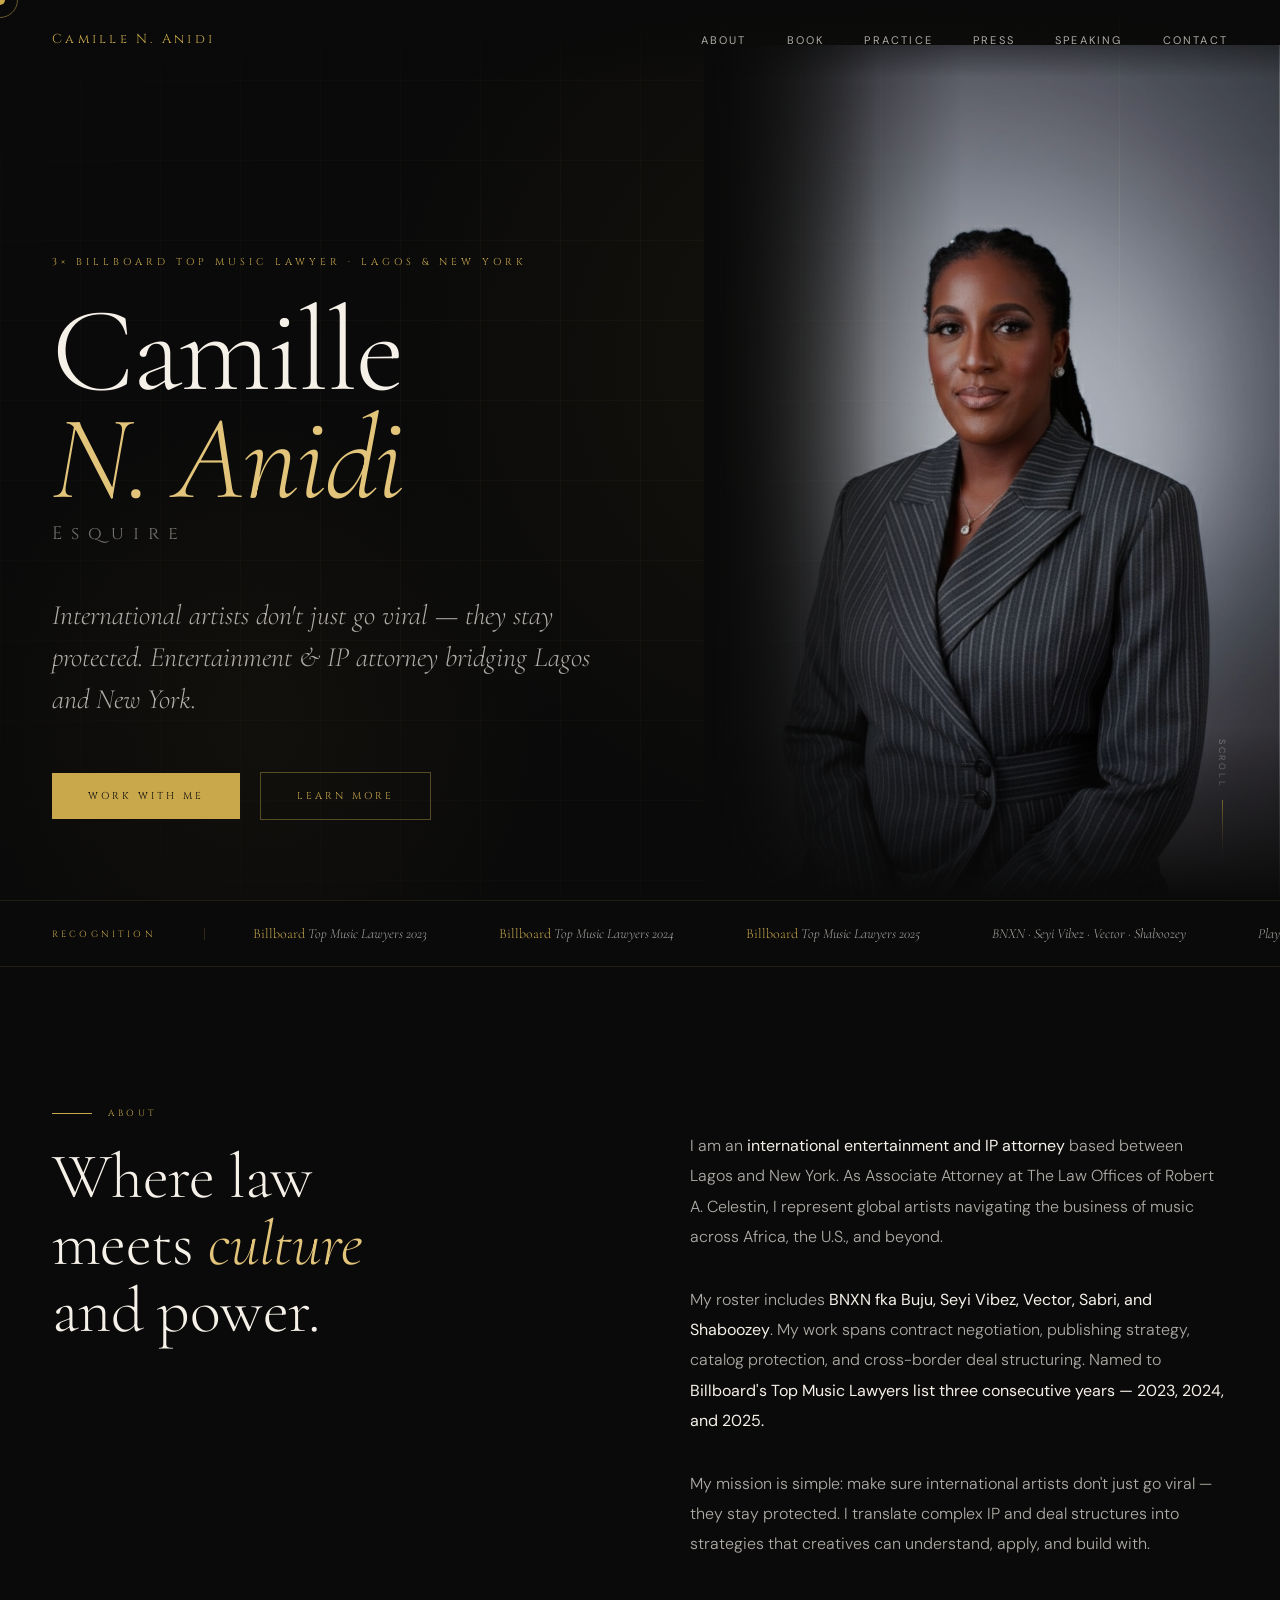
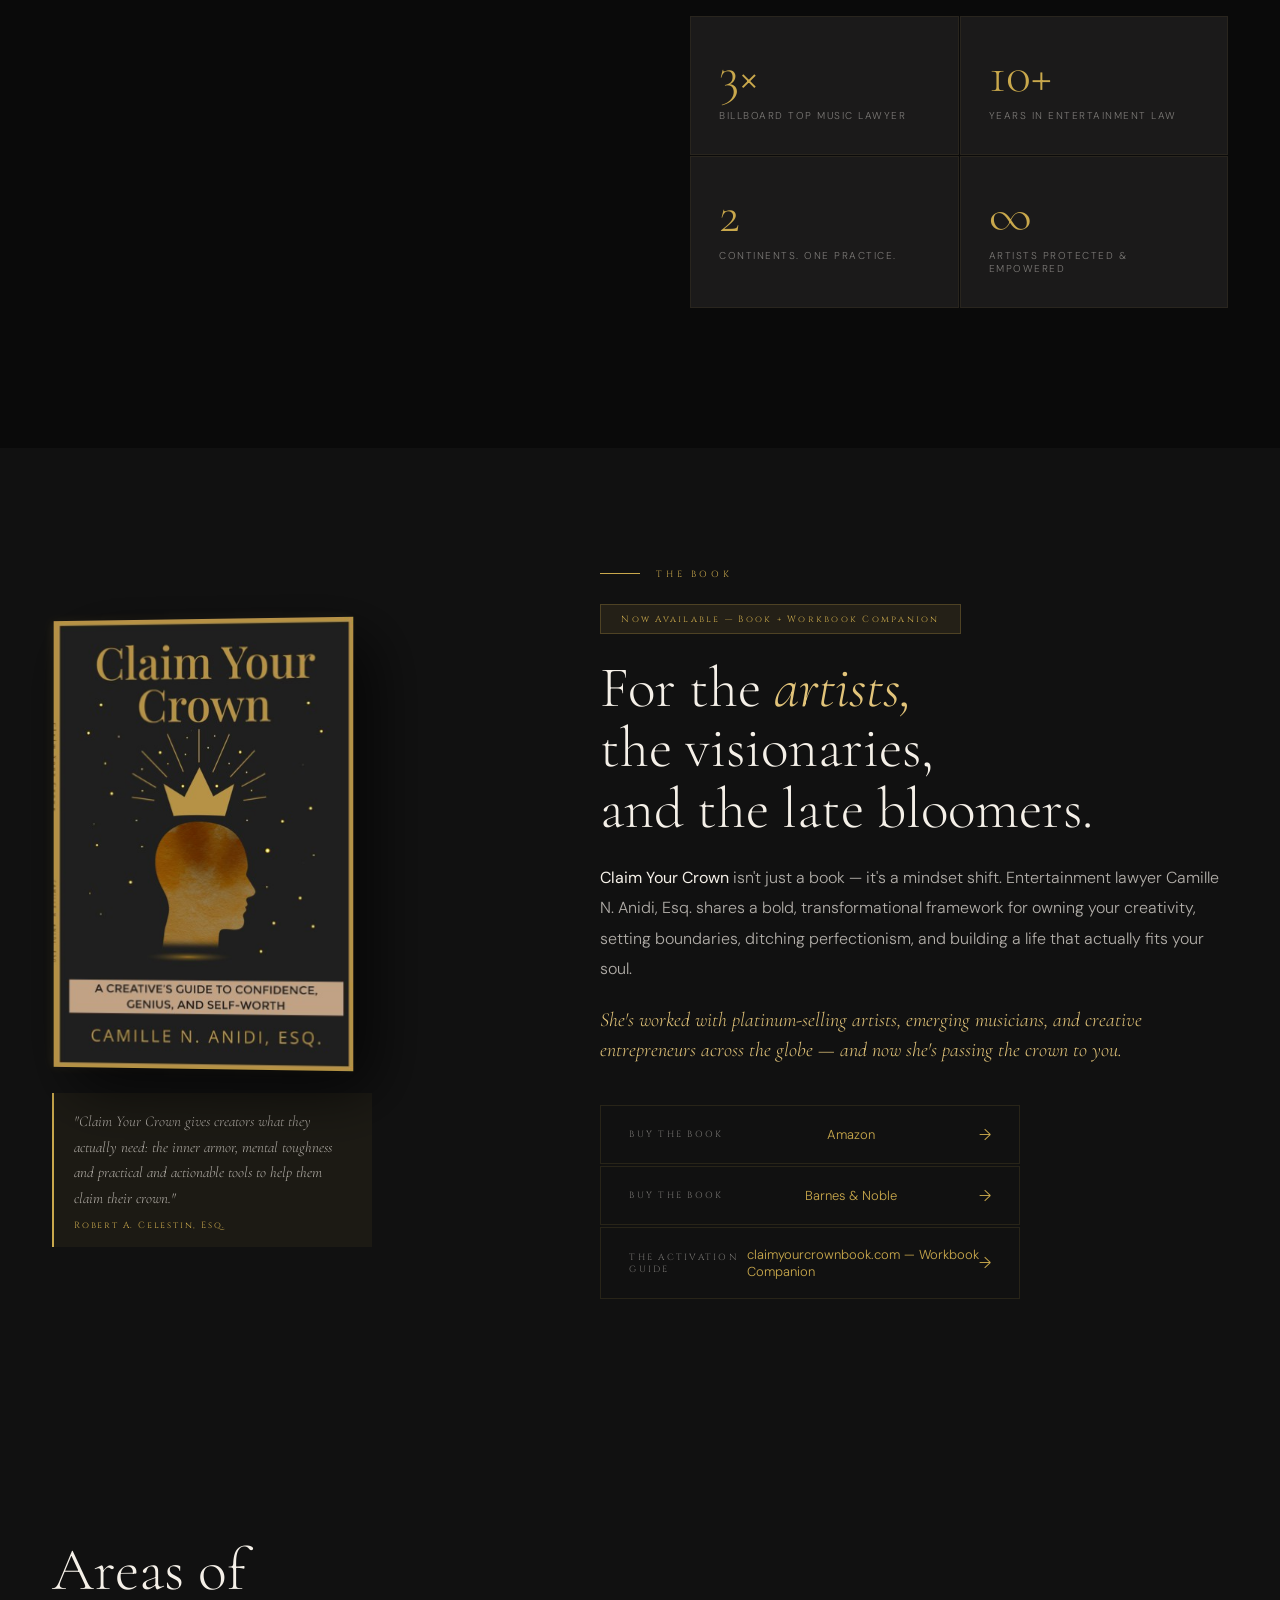
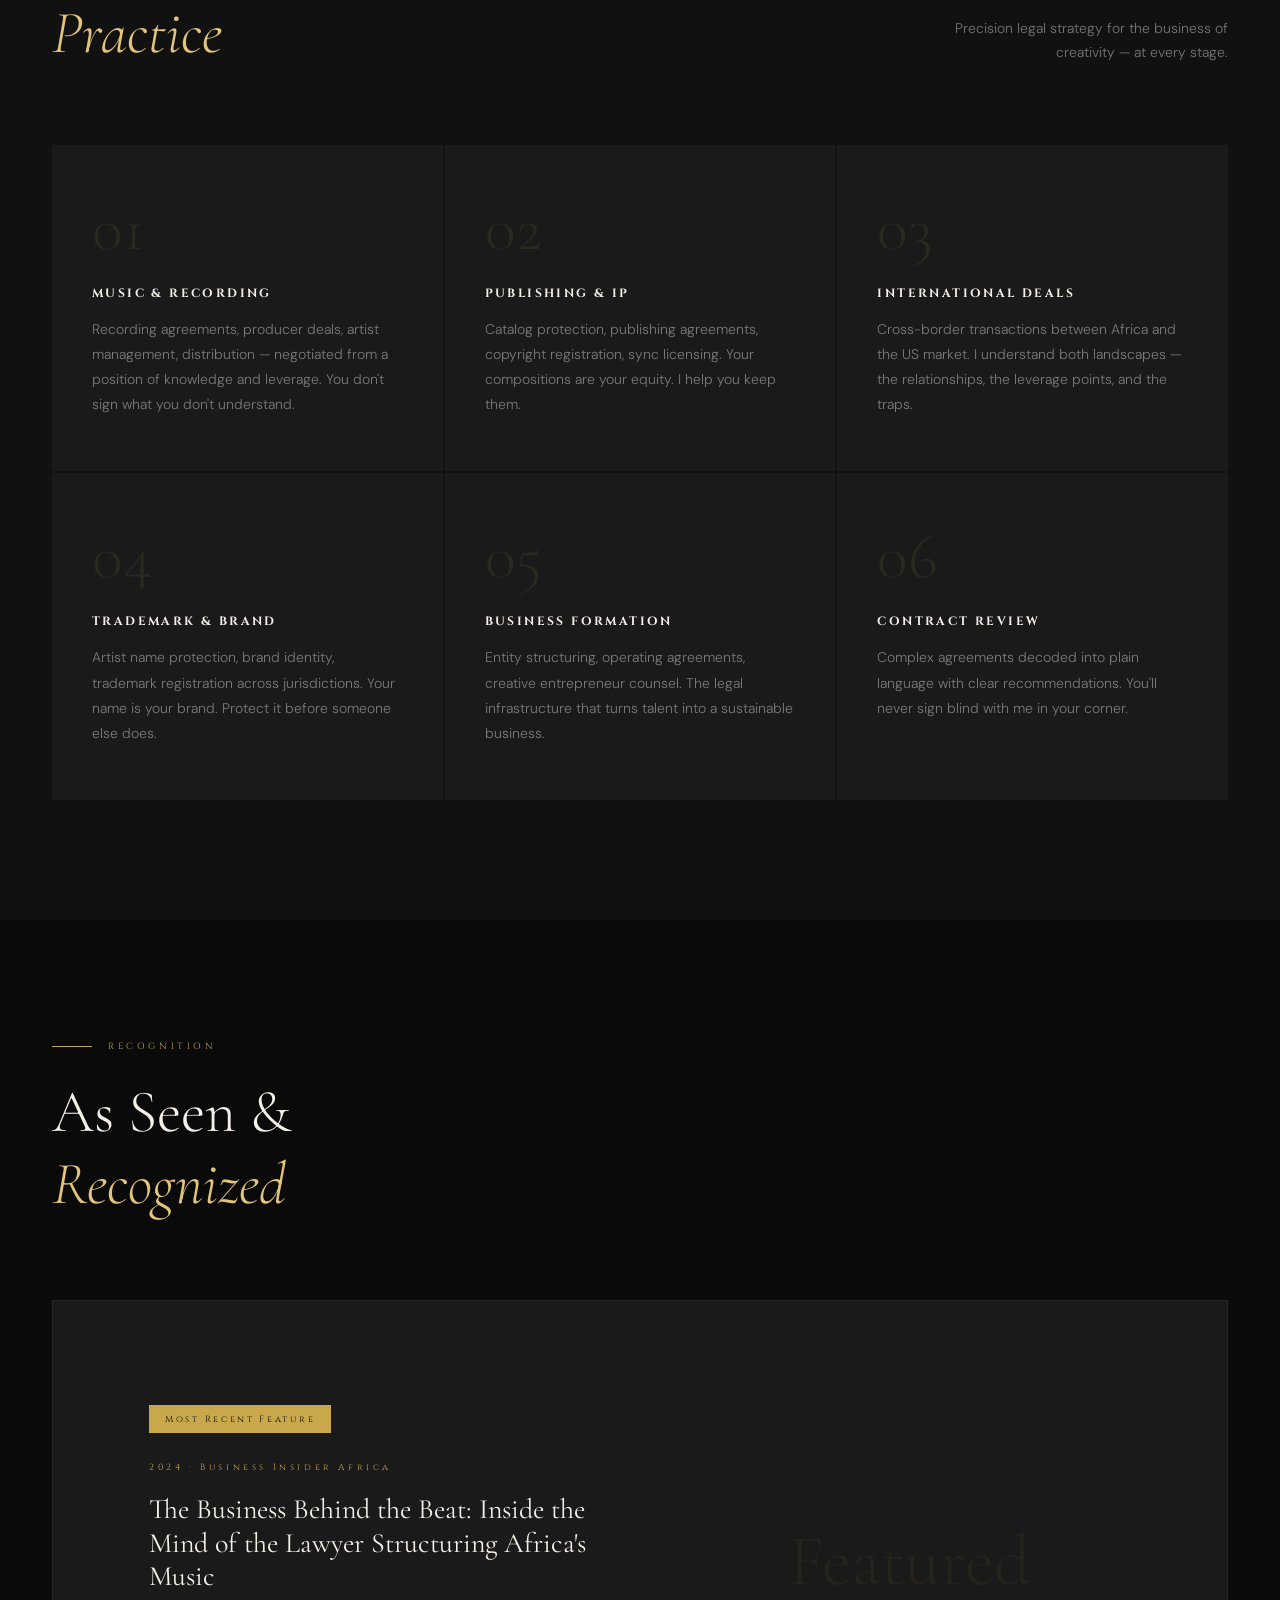
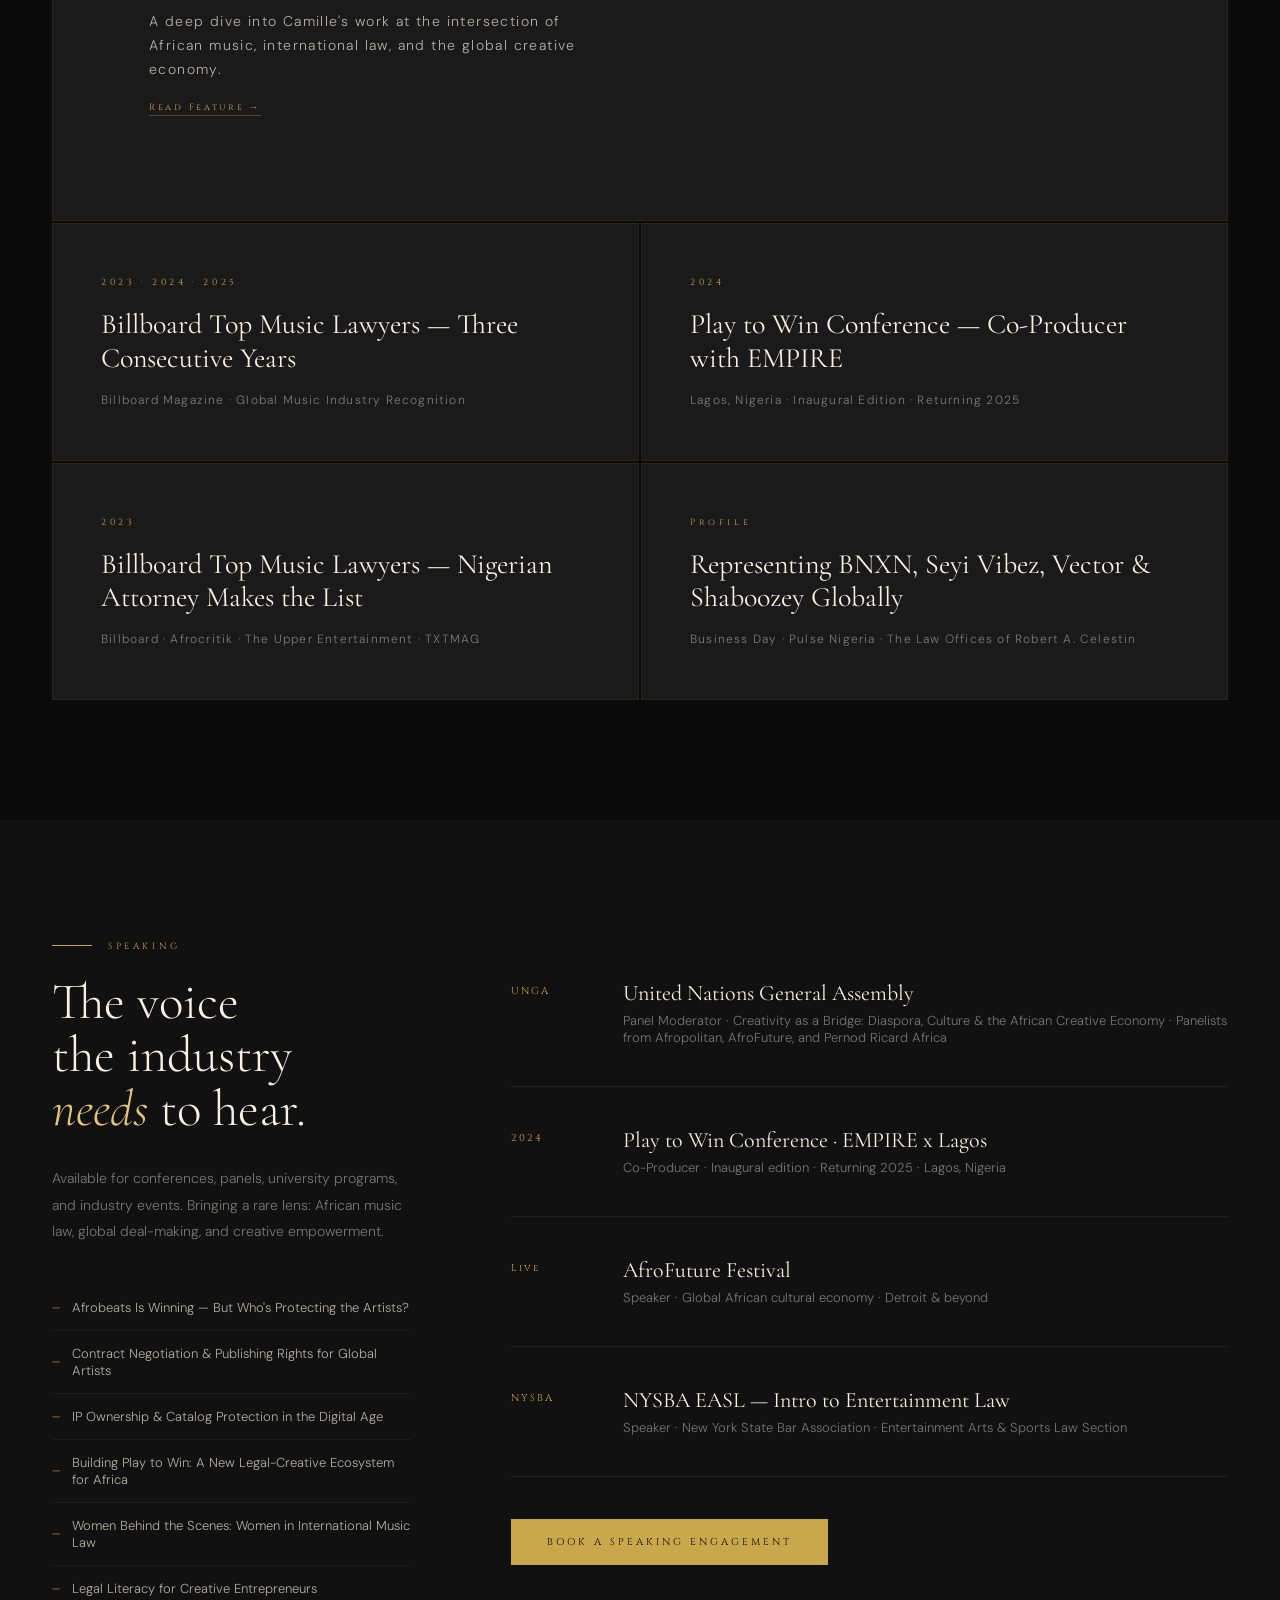
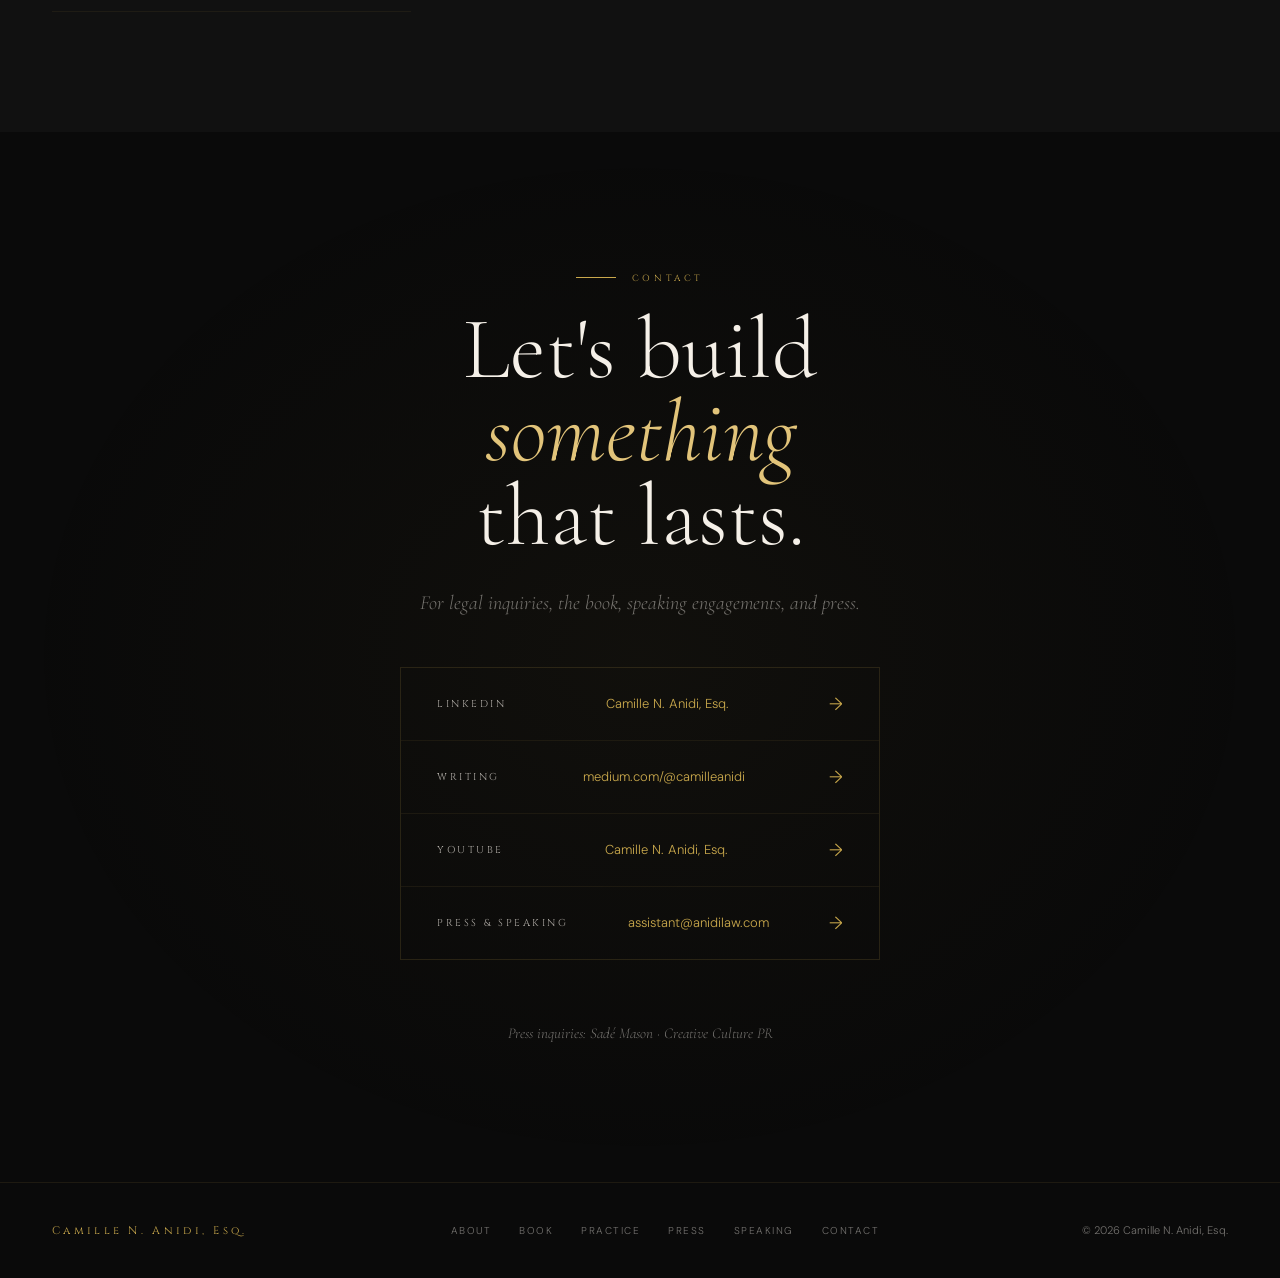
==== index.html @ e835daed "Add files via upload" ====
<!DOCTYPE html>
<html lang="en">
<head>
  <meta charset="UTF-8" />
  <meta name="viewport" content="width=device-width, initial-scale=1.0" />
  <title>Camille N. Anidi, Esq. | International Music Lawyer</title>
  <meta name="description" content="Camille N. Anidi, Esq. — 3x Billboard Top Music Lawyer. International entertainment and IP attorney bridging Lagos and New York. Representing BNXN, Seyi Vibez, Vector, and Shaboozey. Co-producer of Play to Win x EMPIRE." />
  <meta name="keywords" content="Camille Anidi, music lawyer, entertainment attorney, Afrobeats lawyer, international music law, Lagos attorney, New York music lawyer, Billboard top music lawyer, Claim Your Crown book, creative entrepreneur book" />
  <meta property="og:title" content="Camille N. Anidi, Esq. | International Music Lawyer" />
  <meta property="og:description" content="3x Billboard Top Music Lawyer. Protecting artists, negotiating power, shaping the global Afrobeats economy." />
  <meta property="og:type" content="website" />
  <meta property="og:url" content="https://camilleanidi.com" />
  <link rel="canonical" href="https://camilleanidi.com" />

  <link rel="preconnect" href="https://fonts.googleapis.com" />
  <link rel="preconnect" href="https://fonts.gstatic.com" crossorigin />
  <link href="https://fonts.googleapis.com/css2?family=Cormorant+Garamond:ital,wght@0,300;0,400;0,500;0,600;1,300;1,400&family=Cinzel:wght@400;500;600&family=DM+Sans:wght@300;400;500&display=swap" rel="stylesheet" />

  <style>
    *, *::before, *::after { box-sizing: border-box; margin: 0; padding: 0; }

    :root {
      --black: #0a0a0a;
      --near-black: #111111;
      --off-black: #1a1a1a;
      --gold: #c9a84c;
      --gold-light: #e2c47a;
      --gold-dim: rgba(201,168,76,0.15);
      --cream: #f5f0e8;
      --cream-dim: rgba(245,240,232,0.07);
      --white: #ffffff;
      --text-muted: rgba(245,240,232,0.45);
      --text-mid: rgba(245,240,232,0.7);
    }

    html { scroll-behavior: smooth; }

    body {
      background: var(--black);
      color: var(--cream);
      font-family: 'DM Sans', sans-serif;
      font-weight: 300;
      overflow-x: hidden;
      cursor: none;
    }

    /* Custom cursor */
    .cursor {
      width: 10px; height: 10px;
      background: var(--gold);
      border-radius: 50%;
      position: fixed;
      top: 0; left: 0;
      pointer-events: none;
      z-index: 9999;
      transition: transform 0.15s ease, opacity 0.15s ease;
      transform: translate(-50%, -50%);
    }
    .cursor-ring {
      width: 36px; height: 36px;
      border: 1px solid rgba(201,168,76,0.5);
      border-radius: 50%;
      position: fixed;
      top: 0; left: 0;
      pointer-events: none;
      z-index: 9998;
      transition: transform 0.35s ease, opacity 0.2s ease;
      transform: translate(-50%, -50%);
    }

    /* NAV */
    nav {
      position: fixed;
      top: 0; left: 0; right: 0;
      z-index: 100;
      display: flex;
      justify-content: space-between;
      align-items: center;
      padding: 28px 52px;
      background: linear-gradient(to bottom, rgba(10,10,10,0.95), transparent);
    }
    .nav-logo {
      font-family: 'Cinzel', serif;
      font-size: 13px;
      letter-spacing: 0.25em;
      color: var(--gold);
      text-decoration: none;
    }
    .nav-links {
      display: flex;
      gap: 40px;
      list-style: none;
    }
    .nav-links a {
      font-family: 'DM Sans', sans-serif;
      font-size: 11px;
      font-weight: 400;
      letter-spacing: 0.2em;
      text-transform: uppercase;
      color: var(--text-mid);
      text-decoration: none;
      transition: color 0.3s;
    }
    .nav-links a:hover { color: var(--gold); }

    /* HERO */
    .hero {
      position: relative;
      min-height: 100vh;
      display: flex;
      align-items: flex-end;
      padding: 0 52px 80px;
      overflow: hidden;
    }
    .hero-bg {
      position: absolute;
      inset: 0;
      background: 
        radial-gradient(ellipse 60% 80% at 70% 40%, rgba(201,168,76,0.06) 0%, transparent 70%),
        radial-gradient(ellipse 40% 60% at 20% 80%, rgba(201,168,76,0.04) 0%, transparent 60%),
        var(--black);
    }
    .hero-grid {
      position: absolute;
      inset: 0;
      background-image: 
        linear-gradient(rgba(201,168,76,0.04) 1px, transparent 1px),
        linear-gradient(90deg, rgba(201,168,76,0.04) 1px, transparent 1px);
      background-size: 80px 80px;
      mask-image: radial-gradient(ellipse 80% 80% at 50% 50%, black 30%, transparent 100%);
    }
    .hero-line {
      position: absolute;
      top: 0; right: 160px;
      width: 1px;
      height: 45%;
      background: linear-gradient(to bottom, transparent, var(--gold), transparent);
      opacity: 0.4;
    }
    .hero-content {
      position: relative;
      z-index: 2;
      max-width: 900px;
    }
    .hero-eyebrow {
      font-family: 'Cinzel', serif;
      font-size: 10px;
      letter-spacing: 0.4em;
      text-transform: uppercase;
      color: var(--gold);
      margin-bottom: 28px;
      opacity: 0;
      animation: fadeUp 1s ease 0.3s forwards;
    }
    .hero-name {
      font-family: 'Cormorant Garamond', serif;
      font-size: clamp(60px, 10vw, 120px);
      font-weight: 300;
      line-height: 0.9;
      letter-spacing: -0.02em;
      color: var(--cream);
      margin-bottom: 8px;
      opacity: 0;
      animation: fadeUp 1.1s ease 0.5s forwards;
    }
    .hero-name em {
      font-style: italic;
      color: var(--gold-light);
    }
    .hero-esq {
      font-family: 'Cinzel', serif;
      font-size: clamp(12px, 1.8vw, 18px);
      letter-spacing: 0.5em;
      color: var(--text-muted);
      margin-bottom: 48px;
      opacity: 0;
      animation: fadeUp 1.1s ease 0.65s forwards;
    }
    .hero-tagline {
      font-family: 'Cormorant Garamond', serif;
      font-size: clamp(18px, 2.5vw, 28px);
      font-weight: 300;
      font-style: italic;
      color: var(--text-mid);
      line-height: 1.5;
      max-width: 560px;
      margin-bottom: 52px;
      opacity: 0;
      animation: fadeUp 1.1s ease 0.8s forwards;
    }
    .hero-ctas {
      display: flex;
      gap: 20px;
      align-items: center;
      opacity: 0;
      animation: fadeUp 1.1s ease 1s forwards;
    }
    .btn-primary {
      font-family: 'Cinzel', serif;
      font-size: 10px;
      letter-spacing: 0.3em;
      text-transform: uppercase;
      color: var(--black);
      background: var(--gold);
      padding: 16px 36px;
      text-decoration: none;
      transition: background 0.3s, transform 0.2s;
    }
    .btn-primary:hover {
      background: var(--gold-light);
      transform: translateY(-2px);
    }
    .btn-secondary {
      font-family: 'Cinzel', serif;
      font-size: 10px;
      letter-spacing: 0.3em;
      text-transform: uppercase;
      color: var(--gold);
      border: 1px solid rgba(201,168,76,0.4);
      padding: 16px 36px;
      text-decoration: none;
      transition: border-color 0.3s, color 0.3s;
    }
    .btn-secondary:hover {
      border-color: var(--gold);
      color: var(--gold-light);
    }
    .hero-scroll {
      position: absolute;
      bottom: 40px;
      right: 52px;
      display: flex;
      flex-direction: column;
      align-items: center;
      gap: 12px;
      opacity: 0;
      animation: fadeIn 1s ease 1.5s forwards;
    }
    .scroll-text {
      font-size: 9px;
      letter-spacing: 0.3em;
      text-transform: uppercase;
      color: var(--text-muted);
      writing-mode: vertical-rl;
    }
    .scroll-line {
      width: 1px;
      height: 60px;
      background: linear-gradient(to bottom, var(--gold), transparent);
      animation: scrollPulse 2s ease-in-out infinite;
    }

    /* RECOGNITION STRIP */
    .recognition {
      border-top: 1px solid rgba(201,168,76,0.12);
      border-bottom: 1px solid rgba(201,168,76,0.12);
      padding: 24px 52px;
      display: flex;
      align-items: center;
      gap: 0;
      overflow: hidden;
    }
    .rec-label {
      font-family: 'Cinzel', serif;
      font-size: 9px;
      letter-spacing: 0.35em;
      text-transform: uppercase;
      color: var(--gold);
      white-space: nowrap;
      padding-right: 48px;
      border-right: 1px solid rgba(201,168,76,0.2);
      flex-shrink: 0;
    }
    .rec-ticker {
      display: flex;
      gap: 72px;
      padding-left: 48px;
      animation: ticker 24s linear infinite;
      white-space: nowrap;
    }
    .rec-ticker:hover { animation-play-state: paused; }
    .rec-item {
      font-family: 'Cormorant Garamond', serif;
      font-size: 14px;
      font-style: italic;
      color: var(--text-mid);
      flex-shrink: 0;
    }
    .rec-item span { color: var(--gold); font-style: normal; }

    /* ABOUT */
    .about {
      padding: 140px 52px;
      display: grid;
      grid-template-columns: 1fr 1fr;
      gap: 100px;
      align-items: start;
    }
    .about-left { position: sticky; top: 120px; }
    .section-label {
      font-family: 'Cinzel', serif;
      font-size: 9px;
      letter-spacing: 0.4em;
      text-transform: uppercase;
      color: var(--gold);
      margin-bottom: 24px;
      display: flex;
      align-items: center;
      gap: 16px;
    }
    .section-label::before {
      content: '';
      display: block;
      width: 40px;
      height: 1px;
      background: var(--gold);
    }
    .about-heading {
      font-family: 'Cormorant Garamond', serif;
      font-size: clamp(38px, 5vw, 64px);
      font-weight: 300;
      line-height: 1.05;
      letter-spacing: -0.01em;
      color: var(--cream);
    }
    .about-heading em { font-style: italic; color: var(--gold-light); }
    .about-right { padding-top: 24px; }
    .about-text {
      font-size: 16px;
      line-height: 1.9;
      color: var(--text-mid);
      margin-bottom: 32px;
    }
    .about-text strong { color: var(--cream); font-weight: 400; }
    .stat-row {
      display: grid;
      grid-template-columns: 1fr 1fr;
      gap: 1px;
      margin-top: 56px;
    }
    .stat {
      background: var(--cream-dim);
      border: 1px solid rgba(201,168,76,0.08);
      padding: 32px 28px;
    }
    .stat-num {
      font-family: 'Cormorant Garamond', serif;
      font-size: 52px;
      font-weight: 300;
      color: var(--gold);
      line-height: 1;
      margin-bottom: 8px;
    }
    .stat-label {
      font-size: 10px;
      letter-spacing: 0.15em;
      text-transform: uppercase;
      color: var(--text-muted);
    }

    /* PRACTICE */
    .practice {
      padding: 120px 52px;
      background: var(--near-black);
    }
    .practice-header {
      display: flex;
      justify-content: space-between;
      align-items: flex-end;
      margin-bottom: 80px;
    }
    .practice-heading {
      font-family: 'Cormorant Garamond', serif;
      font-size: clamp(36px, 5vw, 60px);
      font-weight: 300;
      line-height: 1.05;
      color: var(--cream);
    }
    .practice-heading em { font-style: italic; color: var(--gold-light); }
    .practice-sub {
      max-width: 320px;
      font-size: 14px;
      line-height: 1.7;
      color: var(--text-muted);
      text-align: right;
    }
    .practice-grid {
      display: grid;
      grid-template-columns: repeat(3, 1fr);
      gap: 2px;
    }
    .practice-card {
      background: var(--off-black);
      padding: 52px 40px;
      border-bottom: 2px solid transparent;
      transition: border-color 0.3s, background 0.3s;
      position: relative;
      overflow: hidden;
    }
    .practice-card::before {
      content: '';
      position: absolute;
      top: 0; left: 0; right: 0;
      height: 1px;
      background: linear-gradient(90deg, transparent, var(--gold), transparent);
      opacity: 0;
      transition: opacity 0.3s;
    }
    .practice-card:hover {
      border-bottom-color: var(--gold);
      background: #1f1f1f;
    }
    .practice-card:hover::before { opacity: 1; }
    .card-num {
      font-family: 'Cormorant Garamond', serif;
      font-size: 64px;
      font-weight: 300;
      color: rgba(201,168,76,0.1);
      line-height: 1;
      margin-bottom: 24px;
      transition: color 0.3s;
    }
    .practice-card:hover .card-num { color: rgba(201,168,76,0.2); }
    .card-title {
      font-family: 'Cinzel', serif;
      font-size: 12px;
      letter-spacing: 0.2em;
      text-transform: uppercase;
      color: var(--cream);
      margin-bottom: 16px;
    }
    .card-text {
      font-size: 14px;
      line-height: 1.8;
      color: var(--text-muted);
    }

    /* PRESS */
    .press {
      padding: 120px 52px;
    }
    .press-header { margin-bottom: 80px; }
    .press-heading {
      font-family: 'Cormorant Garamond', serif;
      font-size: clamp(36px, 5vw, 60px);
      font-weight: 300;
      color: var(--cream);
    }
    .press-heading em { font-style: italic; color: var(--gold-light); }
    .press-grid {
      display: grid;
      grid-template-columns: repeat(2, 1fr);
      gap: 2px;
    }
    .press-item {
      background: var(--cream-dim);
      border: 1px solid rgba(201,168,76,0.08);
      padding: 52px 48px;
      position: relative;
      transition: background 0.3s;
    }
    .press-item:hover { background: rgba(201,168,76,0.06); transform: translateY(-2px); transition: background 0.3s, transform 0.3s; }
    .press-year {
      font-family: 'Cinzel', serif;
      font-size: 9px;
      letter-spacing: 0.4em;
      color: var(--gold);
      margin-bottom: 20px;
    }
    .press-title {
      font-family: 'Cormorant Garamond', serif;
      font-size: 28px;
      font-weight: 400;
      line-height: 1.2;
      color: var(--cream);
      margin-bottom: 16px;
    }
    .press-source {
      font-size: 12px;
      letter-spacing: 0.1em;
      color: var(--text-muted);
    }
    .press-item-featured {
      grid-column: span 2;
      display: grid;
      grid-template-columns: 1fr 1fr;
      gap: 0;
    }
    .press-featured-label {
      background: var(--gold);
      color: var(--black);
      font-family: 'Cinzel', serif;
      font-size: 9px;
      letter-spacing: 0.3em;
      padding: 8px 16px;
      display: inline-block;
      margin-bottom: 28px;
    }
    .press-featured-content { padding: 52px 48px; }
    .press-featured-num {
      font-family: 'Cormorant Garamond', serif;
      font-size: 120px;
      font-weight: 300;
      color: rgba(201,168,76,0.08);
      line-height: 1;
      display: flex;
      align-items: center;
      justify-content: center;
    }

    /* SPEAKING */
    .speaking {
      padding: 120px 52px;
      background: var(--near-black);
    }
    .speaking-inner {
      display: grid;
      grid-template-columns: 1fr 2fr;
      gap: 100px;
      align-items: start;
    }
    .speaking-left { position: sticky; top: 120px; }
    .speaking-heading {
      font-family: 'Cormorant Garamond', serif;
      font-size: clamp(36px, 4vw, 56px);
      font-weight: 300;
      line-height: 1.05;
      color: var(--cream);
      margin-bottom: 28px;
    }
    .speaking-heading em { font-style: italic; color: var(--gold-light); }
    .speaking-desc {
      font-size: 14px;
      line-height: 1.9;
      color: var(--text-muted);
      margin-bottom: 40px;
    }
    .speaking-topics { list-style: none; }
    .speaking-topics li {
      font-size: 13px;
      color: var(--text-mid);
      padding: 14px 0;
      border-bottom: 1px solid rgba(201,168,76,0.08);
      display: flex;
      align-items: center;
      gap: 12px;
    }
    .speaking-topics li::before {
      content: '—';
      color: var(--gold);
      font-size: 10px;
    }
    .speaking-right {}
    .event-item {
      padding: 40px 0;
      border-bottom: 1px solid rgba(245,240,232,0.06);
      display: grid;
      grid-template-columns: 80px 1fr;
      gap: 32px;
      align-items: start;
      transition: padding-left 0.3s;
    }
    .event-item:hover { padding-left: 12px; }
    .event-year {
      font-family: 'Cinzel', serif;
      font-size: 10px;
      letter-spacing: 0.2em;
      color: var(--gold);
      padding-top: 4px;
    }
    .event-name {
      font-family: 'Cormorant Garamond', serif;
      font-size: 22px;
      font-weight: 400;
      color: var(--cream);
      margin-bottom: 6px;
    }
    .event-details {
      font-size: 13px;
      color: var(--text-muted);
    }

    /* CONTACT */
    .contact {
      padding: 140px 52px;
      position: relative;
      overflow: hidden;
    }
    .contact-bg {
      position: absolute;
      inset: 0;
      background: radial-gradient(ellipse 70% 70% at 50% 50%, rgba(201,168,76,0.04) 0%, transparent 70%);
    }
    .contact-inner {
      position: relative;
      z-index: 2;
      max-width: 700px;
      margin: 0 auto;
      text-align: center;
    }
    .contact-heading {
      font-family: 'Cormorant Garamond', serif;
      font-size: clamp(44px, 7vw, 88px);
      font-weight: 300;
      line-height: 0.95;
      color: var(--cream);
      margin-bottom: 28px;
    }
    .contact-heading em { font-style: italic; color: var(--gold-light); }
    .contact-sub {
      font-family: 'Cormorant Garamond', serif;
      font-size: 20px;
      font-style: italic;
      color: var(--text-muted);
      margin-bottom: 48px;
      line-height: 1.6;
    }
    .contact-links {
      display: flex;
      flex-direction: column;
      gap: 0;
      border: 1px solid rgba(201,168,76,0.15);
      max-width: 480px;
      margin: 0 auto 64px;
    }
    .contact-link {
      display: flex;
      align-items: center;
      justify-content: space-between;
      padding: 24px 36px;
      text-decoration: none;
      border-bottom: 1px solid rgba(201,168,76,0.08);
      transition: background 0.3s;
    }
    .contact-link:last-child { border-bottom: none; }
    .contact-link:hover { background: var(--gold-dim); }
    .contact-link-label {
      font-family: 'Cinzel', serif;
      font-size: 10px;
      letter-spacing: 0.25em;
      text-transform: uppercase;
      color: var(--text-mid);
    }
    .contact-link-val {
      font-size: 13px;
      color: var(--gold);
    }
    .contact-link-arrow {
      color: var(--gold);
      font-size: 18px;
      transition: transform 0.3s;
    }
    .contact-link:hover .contact-link-arrow { transform: translateX(4px); }

    /* FOOTER */
    footer {
      border-top: 1px solid rgba(201,168,76,0.1);
      padding: 40px 52px;
      display: flex;
      justify-content: space-between;
      align-items: center;
    }
    .footer-name {
      font-family: 'Cinzel', serif;
      font-size: 11px;
      letter-spacing: 0.3em;
      color: var(--gold);
    }
    .footer-copy {
      font-size: 11px;
      color: var(--text-muted);
    }
    .footer-links {
      display: flex;
      gap: 28px;
    }
    .footer-links a {
      font-size: 10px;
      letter-spacing: 0.15em;
      text-transform: uppercase;
      color: var(--text-muted);
      text-decoration: none;
      transition: color 0.3s;
    }
    .footer-links a:hover { color: var(--gold); }

    /* ANIMATIONS */
    @keyframes fadeUp {
      from { opacity: 0; transform: translateY(30px); }
      to { opacity: 1; transform: translateY(0); }
    }
    @keyframes fadeIn {
      from { opacity: 0; }
      to { opacity: 1; }
    }
    @keyframes ticker {
      from { transform: translateX(0); }
      to { transform: translateX(-50%); }
    }
    @keyframes scrollPulse {
      0%, 100% { opacity: 0.4; transform: scaleY(1); }
      50% { opacity: 1; transform: scaleY(1.1); }
    }

    /* REVEAL ON SCROLL */
    .reveal {
      opacity: 0;
      transform: translateY(40px);
      transition: opacity 0.9s ease, transform 0.9s ease;
    }
    .reveal.visible {
      opacity: 1;
      transform: translateY(0);
    }
    .reveal-delay-1 { transition-delay: 0.1s; }
    .reveal-delay-2 { transition-delay: 0.2s; }
    .reveal-delay-3 { transition-delay: 0.3s; }

    /* RESPONSIVE */
    @media (max-width: 900px) {
      nav { padding: 24px 28px; }
      .nav-links { display: none; }
      .hero { padding: 0 28px 72px; }
      .about { grid-template-columns: 1fr; padding: 80px 28px; gap: 52px; }
      .about-left { position: static; }
      .practice { padding: 80px 28px; }
      .practice-header { flex-direction: column; gap: 20px; align-items: flex-start; }
      .practice-sub { text-align: left; }
      .practice-grid { grid-template-columns: 1fr; }
      .press { padding: 80px 28px; }
      .press-grid { grid-template-columns: 1fr; }
      .press-item-featured { grid-column: span 1; grid-template-columns: 1fr; }
      .press-featured-num { display: none; }
      .speaking { padding: 80px 28px; }
      .speaking-inner { grid-template-columns: 1fr; gap: 52px; }
      .speaking-left { position: static; }
      .contact { padding: 100px 28px; }
      footer { flex-direction: column; gap: 20px; padding: 32px 28px; text-align: center; }
      .footer-links { flex-wrap: wrap; justify-content: center; }
      .recognition { padding: 20px 28px; }
      .stat-row { grid-template-columns: 1fr 1fr; }
    }

    .hero-photo {
      position: absolute;
      right: 0;
      bottom: 0;
      height: 95%;
      width: 45%;
      object-fit: cover;
      object-position: center top;
      mask-image: linear-gradient(to left, rgba(0,0,0,0.9) 60%, transparent 100%),
                  linear-gradient(to top, transparent 0%, black 15%);
      -webkit-mask-image: linear-gradient(to left, rgba(0,0,0,0.85) 55%, transparent 100%);
      mask-composite: intersect;
      opacity: 0;
      animation: fadeIn 1.4s ease 0.8s forwards;
    }
    .hero-photo-overlay {
      position: absolute;
      right: 0;
      bottom: 0;
      height: 95%;
      width: 45%;
      background: linear-gradient(to right, var(--black) 0%, transparent 30%),
                  linear-gradient(to top, var(--black) 0%, transparent 20%);
      z-index: 1;
      pointer-events: none;
    }
    @media (max-width: 900px) {
      .hero-photo {
        width: 100%;
        height: 60%;
        top: 0;
        opacity: 0.25;
        mask-image: none;
        -webkit-mask-image: none;
      }
      .hero-photo-overlay {
        width: 100%;
        height: 60%;
        top: 0;
        background: linear-gradient(to bottom, transparent 30%, var(--black) 100%);
      }
    }


    /* BOOK SECTION */
    .book {
      padding: 120px 52px;
      background: var(--near-black);
      position: relative;
      overflow: hidden;
    }
    .book-inner {
      display: grid;
      grid-template-columns: 1fr 1.4fr;
      gap: 100px;
      align-items: center;
      max-width: 1200px;
      margin: 0 auto;
    }
    .book-visual {
      position: relative;
      display: flex;
      flex-direction: column;
      gap: 24px;
      align-items: flex-start;
    }
    .book-cover-container {
      position: relative;
      width: 100%;
      max-width: 320px;
    }
    
    .book-cover-title {
      font-family: 'Cormorant Garamond', serif;
      font-size: 42px;
      font-weight: 300;
      color: var(--gold);
      line-height: 1;
      text-align: center;
      margin-bottom: 12px;
    }
    .book-cover-subtitle {
      font-family: 'Cinzel', serif;
      font-size: 9px;
      letter-spacing: 0.25em;
      color: var(--text-muted);
      text-align: center;
      text-transform: uppercase;
      margin-bottom: 32px;
    }
    .book-cover-crown {
      font-size: 48px;
      margin-bottom: 24px;
      filter: sepia(1) saturate(2) hue-rotate(10deg);
    }
    .book-cover-author {
      font-family: 'Cinzel', serif;
      font-size: 9px;
      letter-spacing: 0.3em;
      color: var(--text-mid);
      text-transform: uppercase;
      position: absolute;
      bottom: 32px;
    }
    .book-spine {
      position: absolute;
      left: -12px;
      top: 0;
      width: 12px;
      height: 100%;
      background: linear-gradient(to right, #0a0a0a, #1a1a1a);
      border-left: 1px solid rgba(201,168,76,0.15);
      transform: perspective(800px) rotateY(-4deg);
    }
    .book-endorsement {
      background: rgba(201,168,76,0.06);
      border-left: 2px solid var(--gold);
      padding: 16px 20px;
      max-width: 320px;
    }
    .endorsement-text {
      font-family: 'Cormorant Garamond', serif;
      font-size: 15px;
      font-style: italic;
      color: var(--text-mid);
      line-height: 1.7;
      margin-bottom: 8px;
    }
    .endorsement-attr {
      font-family: 'Cinzel', serif;
      font-size: 9px;
      letter-spacing: 0.2em;
      color: var(--gold);
    }
    .book-content { }
    .book-heading {
      font-family: 'Cormorant Garamond', serif;
      font-size: clamp(36px, 4.5vw, 60px);
      font-weight: 300;
      line-height: 1.05;
      color: var(--cream);
      margin-bottom: 24px;
    }
    .book-heading em { font-style: italic; color: var(--gold-light); }
    .book-desc {
      font-size: 16px;
      line-height: 1.9;
      color: var(--text-mid);
      margin-bottom: 20px;
    }
    .book-desc strong { color: var(--cream); font-weight: 400; }
    .book-tagline {
      font-family: 'Cormorant Garamond', serif;
      font-size: 20px;
      font-style: italic;
      color: var(--gold-light);
      margin-bottom: 40px;
      line-height: 1.5;
    }
    .book-ctas {
      display: flex;
      flex-direction: column;
      gap: 2px;
      max-width: 420px;
    }
    .book-cta-link {
      display: flex;
      align-items: center;
      justify-content: space-between;
      padding: 18px 28px;
      text-decoration: none;
      border: 1px solid rgba(201,168,76,0.12);
      transition: background 0.3s, border-color 0.3s;
    }
    .book-cta-link:hover {
      background: var(--gold-dim);
      border-color: rgba(201,168,76,0.3);
    }
    .book-cta-label {
      font-family: 'Cinzel', serif;
      font-size: 9px;
      letter-spacing: 0.25em;
      text-transform: uppercase;
      color: var(--text-muted);
    }
    .book-cta-store {
      font-size: 13px;
      color: var(--gold);
    }
    .book-cta-arrow {
      color: var(--gold);
      font-size: 16px;
      transition: transform 0.3s;
    }
    .book-cta-link:hover .book-cta-arrow { transform: translateX(4px); }
    .workbook-badge {
      display: inline-block;
      background: rgba(201,168,76,0.1);
      border: 1px solid rgba(201,168,76,0.25);
      padding: 8px 20px;
      font-family: 'Cinzel', serif;
      font-size: 9px;
      letter-spacing: 0.25em;
      color: var(--gold);
      margin-bottom: 28px;
    }
    @media (max-width: 900px) {
      .book { padding: 80px 28px; }
      .book-inner { grid-template-columns: 1fr; gap: 52px; }
      .book-cover-container { max-width: 220px; }
      .book-cover-mock { transform: none; }
      .book-cover-mock:hover { transform: none; }
    }


    .book-cover-img {
      width: 100%;
      max-width: 320px;
      display: block;
      box-shadow: 20px 20px 60px rgba(0,0,0,0.7), -4px 0 12px rgba(201,168,76,0.1);
      transform: perspective(800px) rotateY(-4deg);
      transition: transform 0.4s ease;
      border: 1px solid rgba(201,168,76,0.15);
    }
    .book-cover-img:hover {
      transform: perspective(800px) rotateY(0deg);
    }
    @media (max-width: 900px) {
      .book-cover-img { transform: none; max-width: 200px; }
      .book-cover-img:hover { transform: none; }
    }

  </style>
</head>
<body>

  <div class="cursor" id="cursor"></div>
  <div class="cursor-ring" id="cursorRing"></div>

  <!-- NAV -->
  <nav>
    <a href="#" class="nav-logo">Camille N. Anidi</a>
    <ul class="nav-links">
      <li><a href="#about">About</a></li>
      <li><a href="#book">Book</a></li>
      <li><a href="#practice">Practice</a></li>
      <li><a href="#press">Press</a></li>
      <li><a href="#speaking">Speaking</a></li>
      <li><a href="#contact">Contact</a></li>
    </ul>
  </nav>

  <!-- HERO -->
  <section class="hero" id="home">
    <div class="hero-bg"></div>
    <div class="hero-grid"></div>
    <div class="hero-line"></div>
    <img class="hero-photo" src="[data-uri]" alt="Camille N. Anidi, Esq. — International Music Lawyer" />
    <div class="hero-photo-overlay"></div>
    <div class="hero-content" style="position:relative;z-index:3;">
      <p class="hero-eyebrow">3× Billboard Top Music Lawyer · Lagos & New York</p>
      <h1 class="hero-name">Camille<br/><em>N. Anidi</em></h1>
      <p class="hero-esq">Esquire</p>
      <p class="hero-tagline">
        International artists don't just go viral — they stay protected. Entertainment & IP attorney bridging Lagos and New York.
      </p>
      <div class="hero-ctas">
        <a href="#contact" class="btn-primary">Work With Me</a>
        <a href="#about" class="btn-secondary">Learn More</a>
      </div>
    </div>
    <div class="hero-scroll">
      <span class="scroll-text">Scroll</span>
      <div class="scroll-line"></div>
    </div>
  </section>

  <!-- RECOGNITION STRIP -->
  <div class="recognition">
    <div class="rec-label">Recognition</div>
    <div class="rec-ticker">
      <span class="rec-item"><span>Billboard</span> Top Music Lawyers 2023</span>
      <span class="rec-item"><span>Billboard</span> Top Music Lawyers 2024</span>
      <span class="rec-item"><span>Billboard</span> Top Music Lawyers 2025</span>
      <span class="rec-item">BNXN · Seyi Vibez · Vector · Shaboozey</span>
      <span class="rec-item">Play to Win · EMPIRE · Lagos 2024</span>
      <span class="rec-item">Business Insider Africa · Featured</span>
      <span class="rec-item"><span>Billboard</span> Top Music Lawyers 2023</span>
      <span class="rec-item"><span>Billboard</span> Top Music Lawyers 2024</span>
      <span class="rec-item"><span>Billboard</span> Top Music Lawyers 2025</span>
      <span class="rec-item">BNXN · Seyi Vibez · Vector · Shaboozey</span>
      <span class="rec-item">Play to Win · EMPIRE · Lagos 2024</span>
      <span class="rec-item">Business Insider Africa · Featured</span>
    </div>
  </div>

  <!-- ABOUT -->
  <section class="about" id="about">
    <div class="about-left reveal">
      <p class="section-label">About</p>
      <h2 class="about-heading">Where law<br/>meets <em>culture</em><br/>and power.</h2>
    </div>
    <div class="about-right">
      <p class="about-text reveal">
        I am an <strong>international entertainment and IP attorney</strong> based between Lagos and New York. As Associate Attorney at The Law Offices of Robert A. Celestin, I represent global artists navigating the business of music across Africa, the U.S., and beyond.
      </p>
      <p class="about-text reveal reveal-delay-1">
        My roster includes <strong>BNXN fka Buju, Seyi Vibez, Vector, Sabri, and Shaboozey</strong>. My work spans contract negotiation, publishing strategy, catalog protection, and cross-border deal structuring. Named to <strong>Billboard's Top Music Lawyers list three consecutive years — 2023, 2024, and 2025.</strong>
      </p>
      <p class="about-text reveal reveal-delay-2">
        My mission is simple: make sure international artists don't just go viral — they stay protected. I translate complex IP and deal structures into strategies that creatives can understand, apply, and build with.
      </p>
      <div class="stat-row reveal reveal-delay-3">
        <div class="stat">
          <div class="stat-num">3×</div>
          <div class="stat-label">Billboard Top Music Lawyer</div>
        </div>
        <div class="stat">
          <div class="stat-num">10+</div>
          <div class="stat-label">Years in Entertainment Law</div>
        </div>
        <div class="stat">
          <div class="stat-num">2</div>
          <div class="stat-label">Continents. One Practice.</div>
        </div>
        <div class="stat">
          <div class="stat-num">∞</div>
          <div class="stat-label">Artists Protected & Empowered</div>
        </div>
      </div>
    </div>
  </section>


  <!-- BOOK -->
  <section class="book" id="book">
    <div class="book-inner">
      <div class="book-visual reveal">
        <div class="book-cover-container" style="position:relative;">
          <img src="[data-uri]" alt="Claim Your Crown by Camille N. Anidi Esq." style="width:100%; max-width:300px; display:block; box-shadow: 20px 20px 60px rgba(0,0,0,0.7), -3px 0 10px rgba(201,168,76,0.1); transform: perspective(800px) rotateY(-3deg); transition: transform 0.4s ease;" onmouseover="this.style.transform='perspective(800px) rotateY(0deg)'" onmouseout="this.style.transform='perspective(800px) rotateY(-3deg)'" />
        </div>
        <div class="book-endorsement">
          <p class="endorsement-text">"Claim Your Crown gives creators what they actually need: the inner armor, mental toughness and practical and actionable tools to help them claim their crown."</p>
          <p class="endorsement-attr">Robert A. Celestin, Esq.</p>
        </div>
      </div>
      <div class="book-content">
        <p class="section-label reveal">The Book</p>
        <div class="workbook-badge reveal" style="margin-bottom:24px;">Now Available — Book + Workbook Companion</div>
        <h2 class="book-heading reveal">For the <em>artists,</em><br/>the visionaries,<br/>and the late bloomers.</h2>
        <p class="book-desc reveal">
          <strong>Claim Your Crown</strong> isn't just a book — it's a mindset shift. Entertainment lawyer Camille N. Anidi, Esq. shares a bold, transformational framework for owning your creativity, setting boundaries, ditching perfectionism, and building a life that actually fits your soul.
        </p>
        <p class="book-tagline reveal">She's worked with platinum-selling artists, emerging musicians, and creative entrepreneurs across the globe — and now she's passing the crown to you.</p>
        <div class="book-ctas reveal">
          <a href="https://www.amazon.com/Claim-Your-Crown-Confidence-Self-Worth/dp/B0FHJFPNQ1" target="_blank" class="book-cta-link">
            <span class="book-cta-label">Buy the Book</span>
            <span class="book-cta-store">Amazon</span>
            <span class="book-cta-arrow">→</span>
          </a>
          <a href="https://www.barnesandnoble.com/w/claim-your-crown-camille-n-anidi/1147806303" target="_blank" class="book-cta-link">
            <span class="book-cta-label">Buy the Book</span>
            <span class="book-cta-store">Barnes & Noble</span>
            <span class="book-cta-arrow">→</span>
          </a>
          <a href="https://claimyourcrownbook.com" target="_blank" class="book-cta-link">
            <span class="book-cta-label">The Activation Guide</span>
            <span class="book-cta-store">claimyourcrownbook.com — Workbook Companion</span>
            <span class="book-cta-arrow">→</span>
          </a>
        </div>
      </div>
    </div>
  </section>

  <!-- PRACTICE AREAS -->
  <section class="practice" id="practice">
    <div class="practice-header reveal">
      <h2 class="practice-heading">Areas of<br/><em>Practice</em></h2>
      <p class="practice-sub">Precision legal strategy for the business of creativity — at every stage.</p>
    </div>
    <div class="practice-grid">
      <div class="practice-card reveal">
        <div class="card-num">01</div>
        <h3 class="card-title">Music & Recording</h3>
        <p class="card-text">Recording agreements, producer deals, artist management, distribution — negotiated from a position of knowledge and leverage. You don't sign what you don't understand.</p>
      </div>
      <div class="practice-card reveal reveal-delay-1">
        <div class="card-num">02</div>
        <h3 class="card-title">Publishing & IP</h3>
        <p class="card-text">Catalog protection, publishing agreements, copyright registration, sync licensing. Your compositions are your equity. I help you keep them.</p>
      </div>
      <div class="practice-card reveal reveal-delay-2">
        <div class="card-num">03</div>
        <h3 class="card-title">International Deals</h3>
        <p class="card-text">Cross-border transactions between Africa and the US market. I understand both landscapes — the relationships, the leverage points, and the traps.</p>
      </div>
      <div class="practice-card reveal">
        <div class="card-num">04</div>
        <h3 class="card-title">Trademark & Brand</h3>
        <p class="card-text">Artist name protection, brand identity, trademark registration across jurisdictions. Your name is your brand. Protect it before someone else does.</p>
      </div>
      <div class="practice-card reveal reveal-delay-1">
        <div class="card-num">05</div>
        <h3 class="card-title">Business Formation</h3>
        <p class="card-text">Entity structuring, operating agreements, creative entrepreneur counsel. The legal infrastructure that turns talent into a sustainable business.</p>
      </div>
      <div class="practice-card reveal reveal-delay-2">
        <div class="card-num">06</div>
        <h3 class="card-title">Contract Review</h3>
        <p class="card-text">Complex agreements decoded into plain language with clear recommendations. You'll never sign blind with me in your corner.</p>
      </div>
    </div>
  </section>

  <!-- PRESS -->
  <section class="press" id="press">
    <div class="press-header reveal">
      <p class="section-label">Recognition</p>
      <h2 class="press-heading">As Seen &<br/><em>Recognized</em></h2>
    </div>
    <div class="press-grid">
      <div class="press-item-featured press-item reveal">
        <div class="press-featured-content">
          <div class="press-featured-label">Most Recent Feature</div>
          <div class="press-year">2024 · Business Insider Africa</div>
          <div class="press-title">The Business Behind the Beat: Inside the Mind of the Lawyer Structuring Africa's Music</div>
          <p class="press-source" style="margin-top:12px; font-size:14px; color:var(--text-mid); line-height:1.7;">A deep dive into Camille's work at the intersection of African music, international law, and the global creative economy.</p>
          <a href="https://africa.businessinsider.com/local/leaders/the-business-behind-the-beat-inside-the-mind-of-the-lawyer-structuring-africas/belcnt1" target="_blank" style="display:inline-block; margin-top:20px; font-family:'Cinzel',serif; font-size:9px; letter-spacing:0.3em; color:var(--gold); text-decoration:none; border-bottom: 1px solid rgba(201,168,76,0.3); padding-bottom:2px;">Read Feature →</a>
        </div>
        <div class="press-featured-num" style="font-size:72px; color:rgba(201,168,76,0.07); font-family:'Cormorant Garamond',serif; font-weight:300; display:flex; align-items:center; justify-content:center;">Featured</div>
      </div>
      <div class="press-item reveal">
        <div class="press-year">2023 · 2024 · 2025</div>
        <div class="press-title">Billboard Top Music Lawyers — Three Consecutive Years</div>
        <div class="press-source">Billboard Magazine · Global Music Industry Recognition</div>
      </div>
      <div class="press-item reveal reveal-delay-1">
        <div class="press-year">2024</div>
        <div class="press-title">Play to Win Conference — Co-Producer with EMPIRE</div>
        <div class="press-source">Lagos, Nigeria · Inaugural Edition · Returning 2025</div>
      </div>
      <div class="press-item reveal">
        <div class="press-year">2023</div>
        <div class="press-title">Billboard Top Music Lawyers — Nigerian Attorney Makes the List</div>
        <div class="press-source">Billboard · Afrocritik · The Upper Entertainment · TXTMAG</div>
      </div>
      <div class="press-item reveal reveal-delay-1">
        <div class="press-year">Profile</div>
        <div class="press-title">Representing BNXN, Seyi Vibez, Vector & Shaboozey Globally</div>
        <div class="press-source">Business Day · Pulse Nigeria · The Law Offices of Robert A. Celestin</div>
      </div>
    </div>
  </section>

  <!-- SPEAKING -->
  <section class="speaking" id="speaking">
    <div class="speaking-inner">
      <div class="speaking-left reveal">
        <p class="section-label">Speaking</p>
        <h2 class="speaking-heading">The voice<br/>the industry<br/><em>needs</em> to hear.</h2>
        <p class="speaking-desc">Available for conferences, panels, university programs, and industry events. Bringing a rare lens: African music law, global deal-making, and creative empowerment.</p>
        <ul class="speaking-topics">
          <li>Afrobeats Is Winning — But Who's Protecting the Artists?</li>
          <li>Contract Negotiation & Publishing Rights for Global Artists</li>
          <li>IP Ownership & Catalog Protection in the Digital Age</li>
          <li>Building Play to Win: A New Legal-Creative Ecosystem for Africa</li>
          <li>Women Behind the Scenes: Women in International Music Law</li>
          <li>Legal Literacy for Creative Entrepreneurs</li>
        </ul>
      </div>
      <div class="speaking-right">
        <div class="event-item reveal">
          <div class="event-year">UNGA</div>
          <div>
            <div class="event-name">United Nations General Assembly</div>
            <div class="event-details">Panel Moderator · Creativity as a Bridge: Diaspora, Culture & the African Creative Economy · Panelists from Afropolitan, AfroFuture, and Pernod Ricard Africa</div>
          </div>
        </div>
        <div class="event-item reveal reveal-delay-1">
          <div class="event-year">2024</div>
          <div>
            <div class="event-name">Play to Win Conference · EMPIRE x Lagos</div>
            <div class="event-details">Co-Producer · Inaugural edition · Returning 2025 · Lagos, Nigeria</div>
          </div>
        </div>
        <div class="event-item reveal reveal-delay-2">
          <div class="event-year">Live</div>
          <div>
            <div class="event-name">AfroFuture Festival</div>
            <div class="event-details">Speaker · Global African cultural economy · Detroit & beyond</div>
          </div>
        </div>
        <div class="event-item reveal">
          <div class="event-year">NYSBA</div>
          <div>
            <div class="event-name">NYSBA EASL — Intro to Entertainment Law</div>
            <div class="event-details">Speaker · New York State Bar Association · Entertainment Arts & Sports Law Section</div>
          </div>
        </div>
        <div style="margin-top: 52px;" class="reveal">
          <a href="#contact" class="btn-primary">Book a Speaking Engagement</a>
        </div>
      </div>
    </div>
  </section>

  <!-- CONTACT -->
  <section class="contact" id="contact">
    <div class="contact-bg"></div>
    <div class="contact-inner">
      <p class="section-label reveal" style="justify-content:center;">Contact</p>
      <h2 class="contact-heading reveal">Let's build<br/><em>something</em><br/>that lasts.</h2>
      <p class="contact-sub reveal">For legal inquiries, the book, speaking engagements, and press.</p>
      <div class="contact-links reveal">
        <a href="https://linkedin.com/in/camilleanidi" target="_blank" class="contact-link">
          <span class="contact-link-label">LinkedIn</span>
          <span class="contact-link-val">Camille N. Anidi, Esq.</span>
          <span class="contact-link-arrow">→</span>
        </a>
        <a href="https://medium.com/@camilleanidi" target="_blank" class="contact-link">
          <span class="contact-link-label">Writing</span>
          <span class="contact-link-val">medium.com/@camilleanidi</span>
          <span class="contact-link-arrow">→</span>
        </a>
        <a href="https://youtube.com/channel/UCbAfQwIsWBjSfywN29WVOYg" target="_blank" class="contact-link">
          <span class="contact-link-label">YouTube</span>
          <span class="contact-link-val">Camille N. Anidi, Esq.</span>
          <span class="contact-link-arrow">→</span>
        </a>
        <a href="mailto:assistant@anidilaw.com" class="contact-link">
          <span class="contact-link-label">Press & Speaking</span>
          <span class="contact-link-val">assistant@anidilaw.com</span>
          <span class="contact-link-arrow">→</span>
        </a>
      </div>
      <p class="reveal" style="font-family:'Cormorant Garamond',serif; font-size:15px; font-style:italic; color:var(--text-muted);">Press inquiries: Sadé Mason · Creative Culture PR</p>
    </div>
  </section>

  <!-- FOOTER -->
  <footer>
    <span class="footer-name">Camille N. Anidi, Esq.</span>
    <div class="footer-links">
      <a href="#about">About</a>
      <a href="#book">Book</a>
      <a href="#practice">Practice</a>
      <a href="#press">Press</a>
      <a href="#speaking">Speaking</a>
      <a href="#contact">Contact</a>
    </div>
    <span class="footer-copy">© 2026 Camille N. Anidi, Esq.</span>
  </footer>

  <script>
    // Custom cursor
    const cursor = document.getElementById('cursor');
    const ring = document.getElementById('cursorRing');
    let mx = 0, my = 0, rx = 0, ry = 0;
    document.addEventListener('mousemove', e => { mx = e.clientX; my = e.clientY; });
    function animateCursor() {
      cursor.style.left = mx + 'px';
      cursor.style.top = my + 'px';
      rx += (mx - rx) * 0.12;
      ry += (my - ry) * 0.12;
      ring.style.left = rx + 'px';
      ring.style.top = ry + 'px';
      requestAnimationFrame(animateCursor);
    }
    animateCursor();
    document.querySelectorAll('a, button').forEach(el => {
      el.addEventListener('mouseenter', () => { cursor.style.transform = 'translate(-50%,-50%) scale(2.5)'; ring.style.transform = 'translate(-50%,-50%) scale(1.5)'; });
      el.addEventListener('mouseleave', () => { cursor.style.transform = 'translate(-50%,-50%) scale(1)'; ring.style.transform = 'translate(-50%,-50%) scale(1)'; });
    });

    // Scroll reveal
    const reveals = document.querySelectorAll('.reveal');
    const observer = new IntersectionObserver((entries) => {
      entries.forEach(e => { if (e.isIntersecting) { e.target.classList.add('visible'); } });
    }, { threshold: 0.12 });
    reveals.forEach(el => observer.observe(el));
  </script>
</body>
</html>
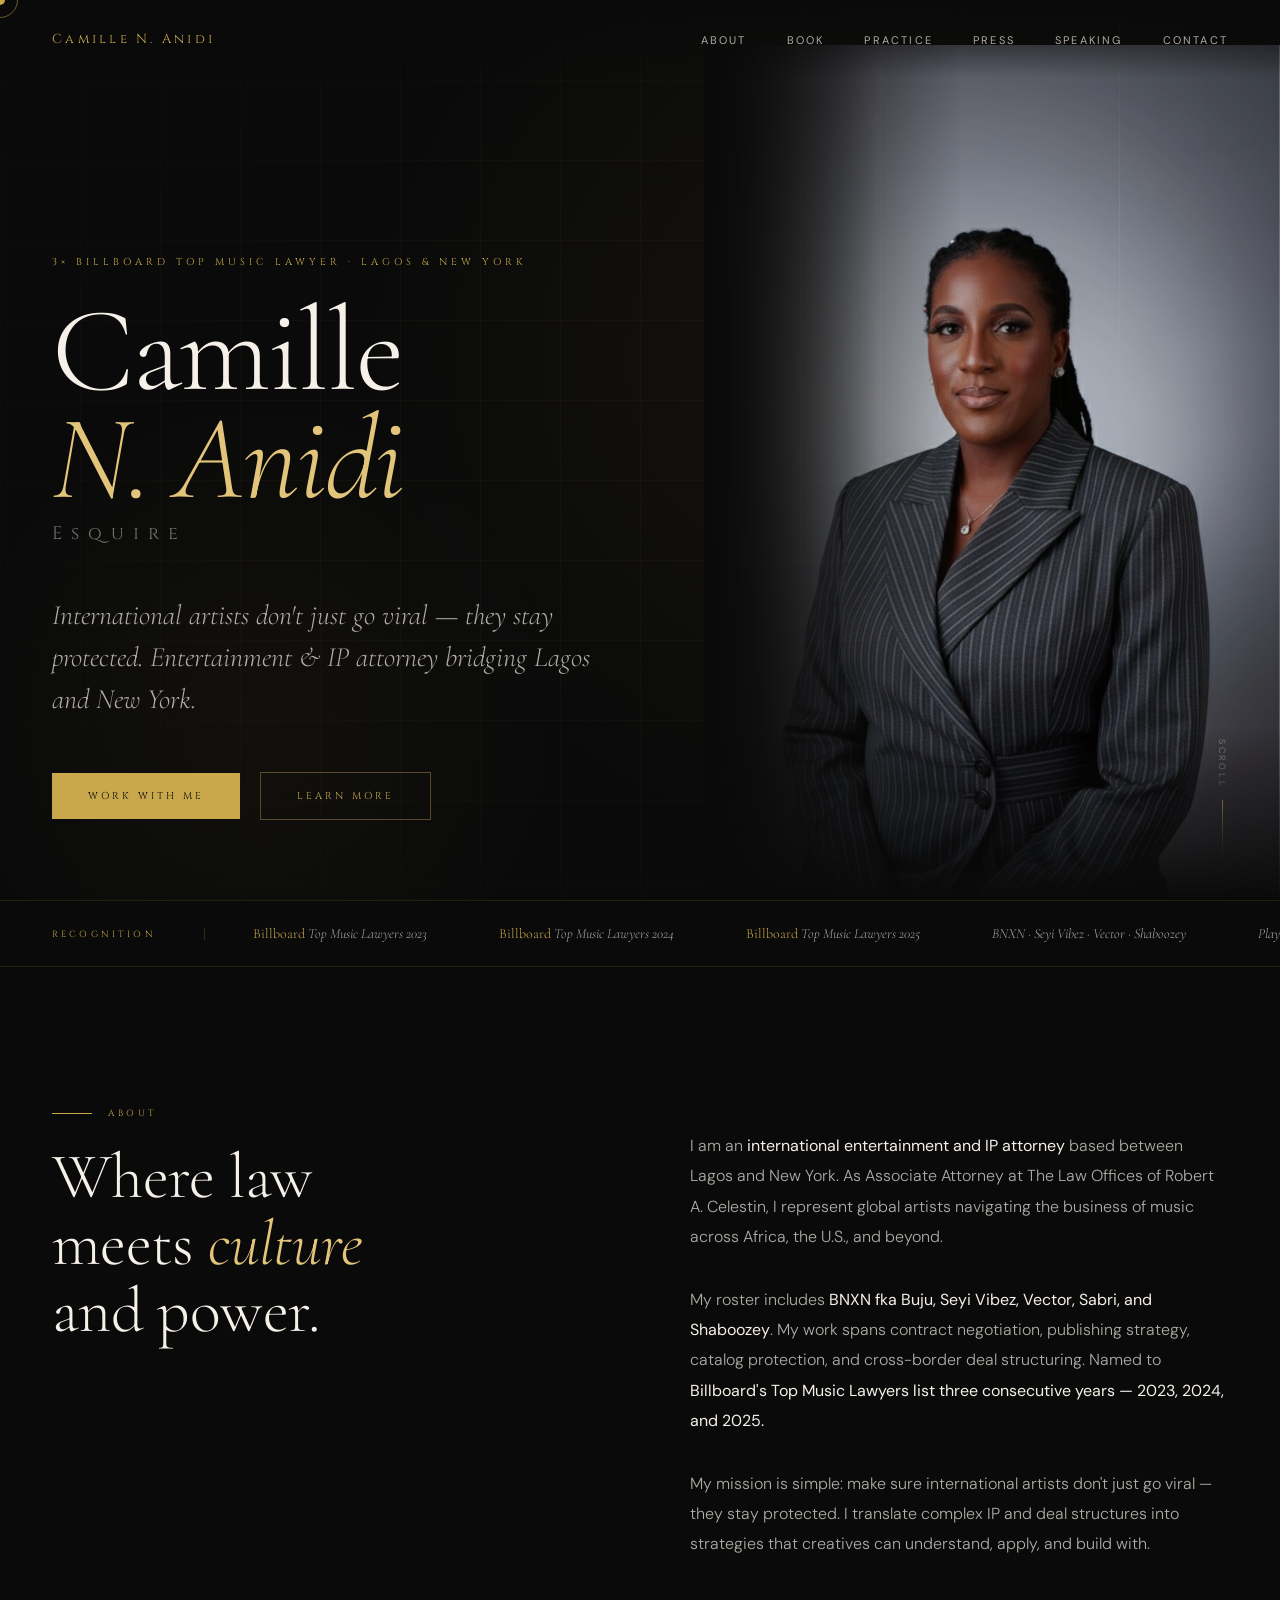
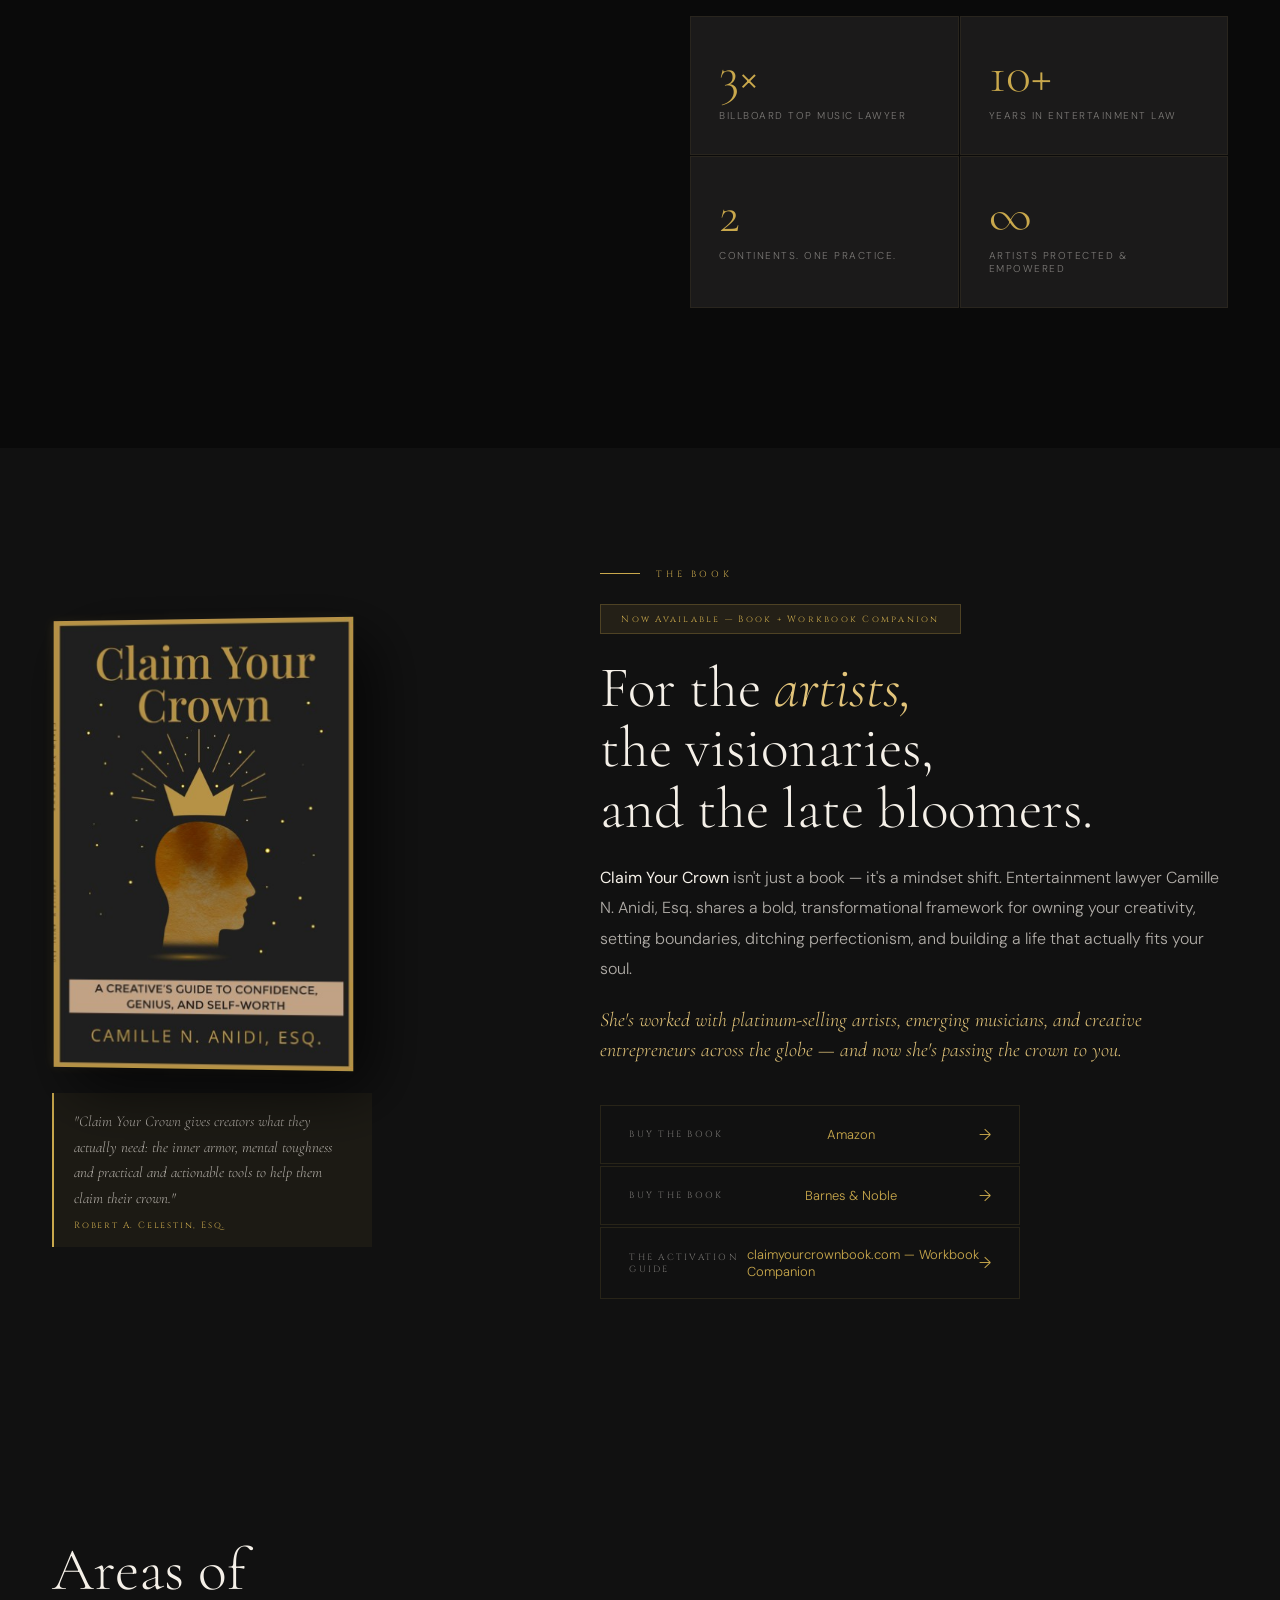
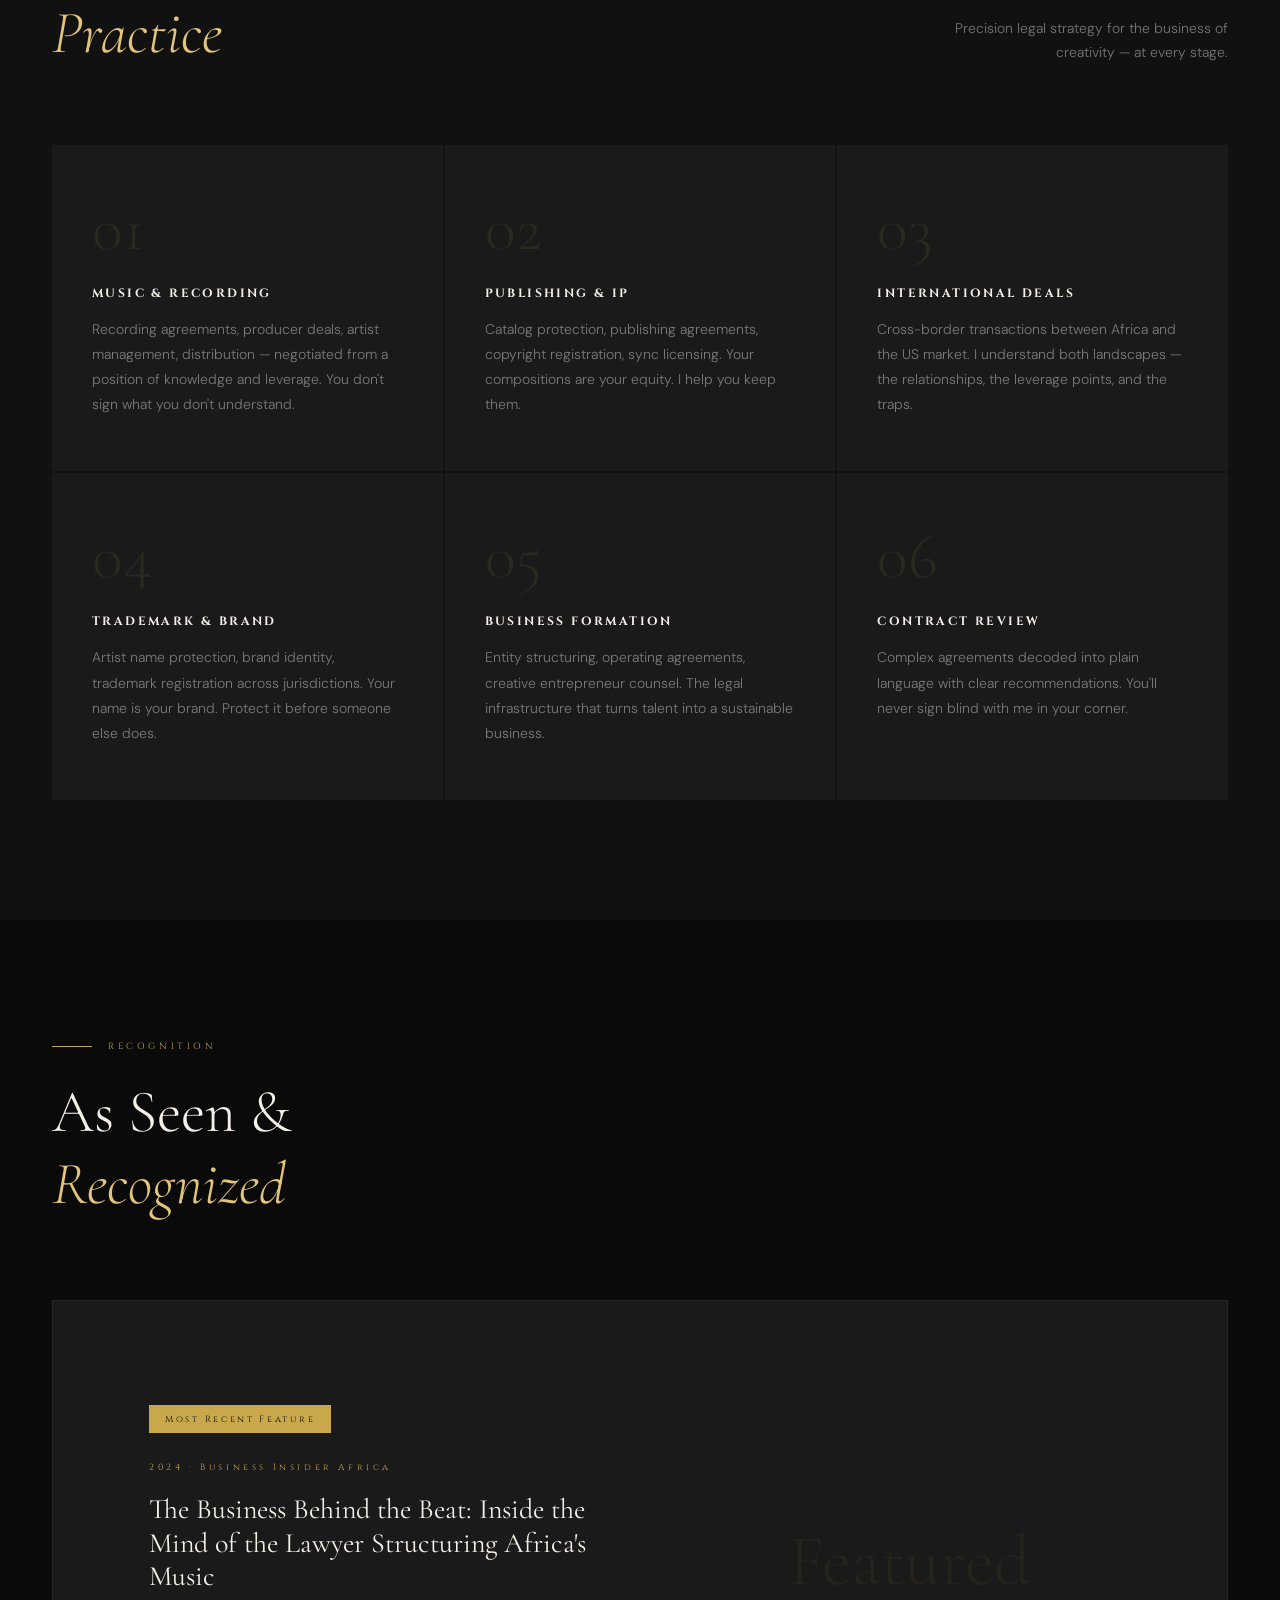
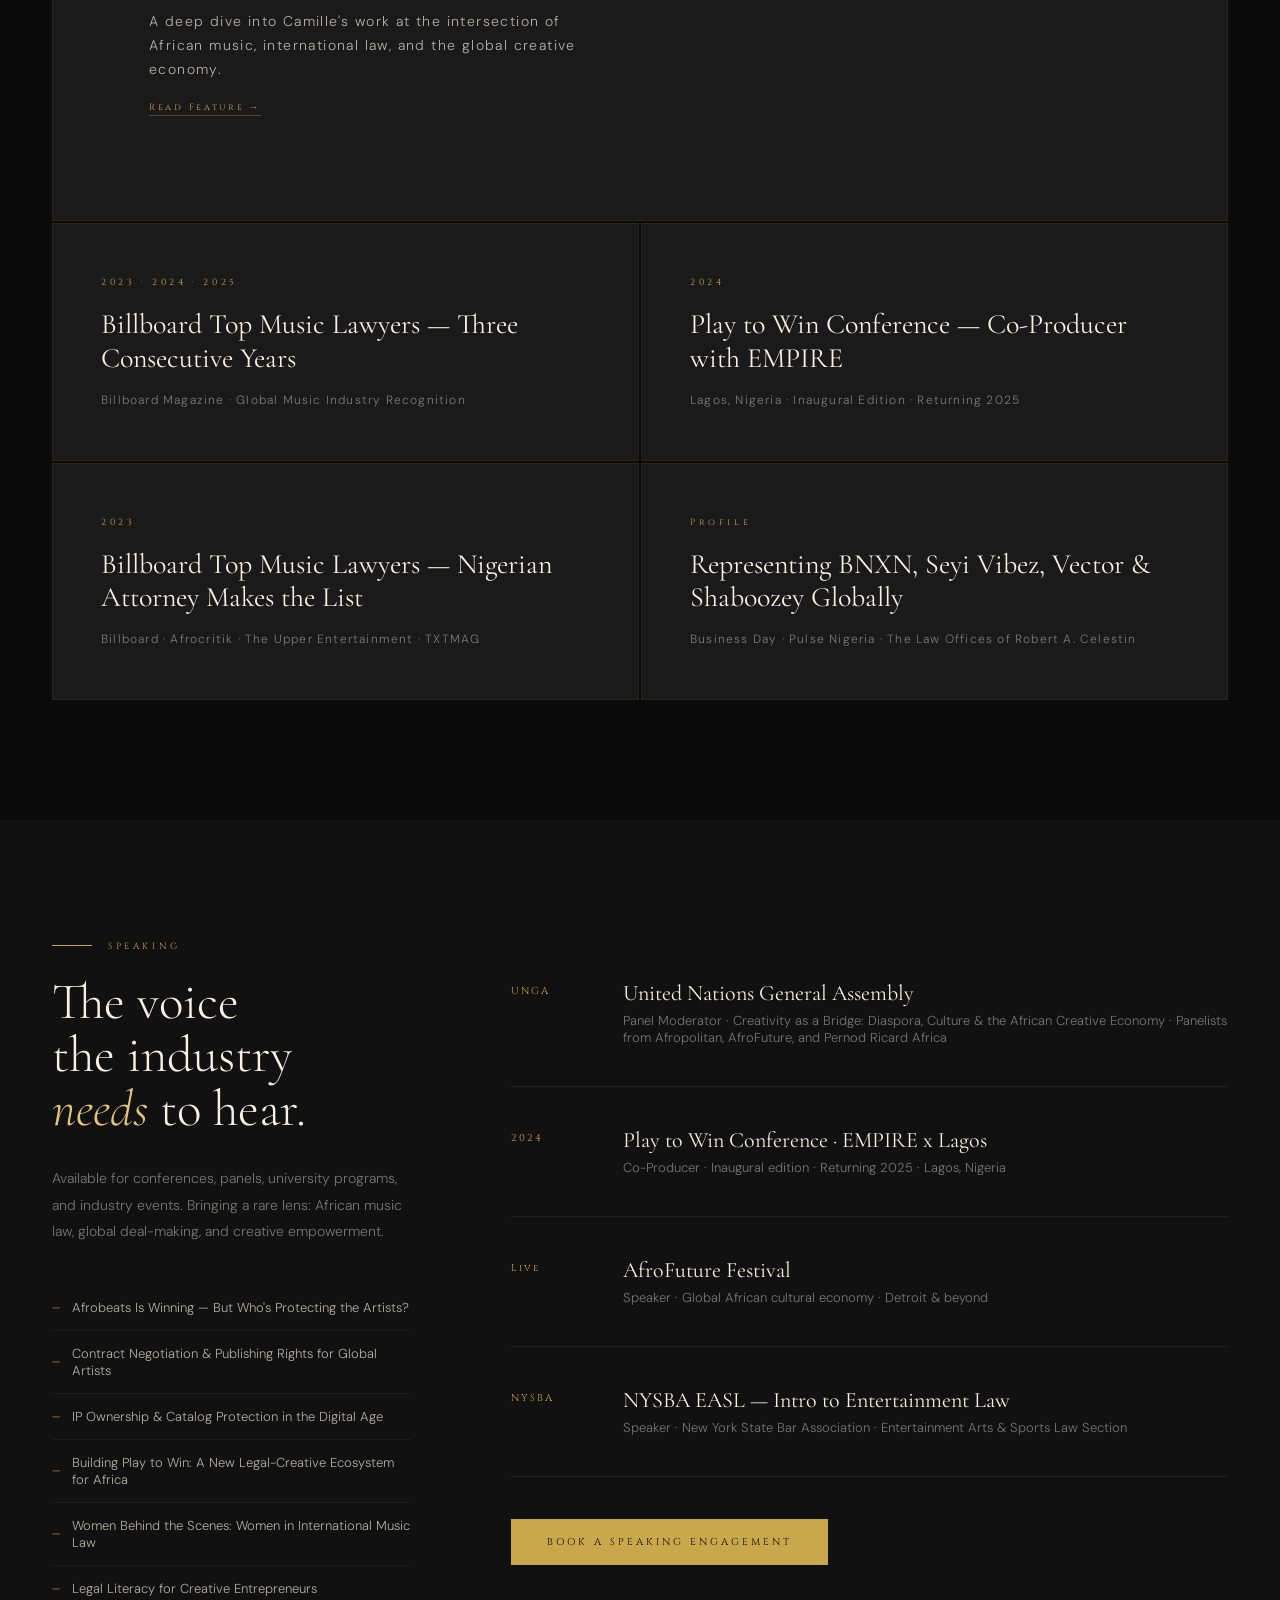
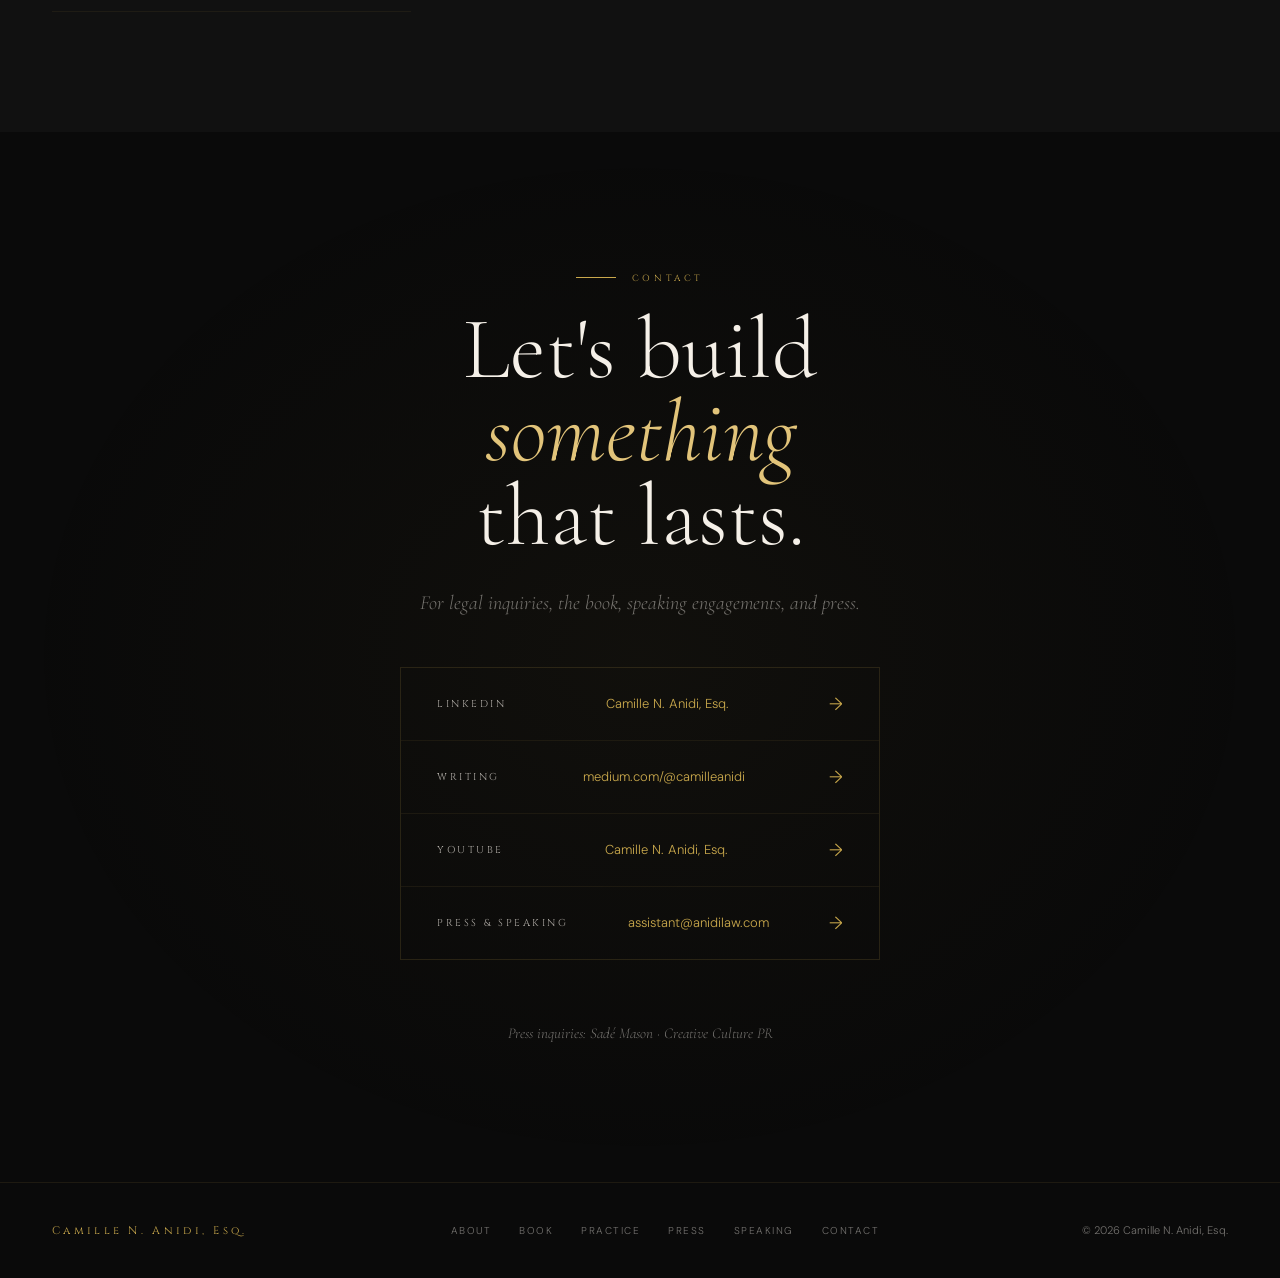
==== commit a8b2aa7c: "Add files via upload" ====
--- a/index.html
+++ b/index.html
@@ -11,6 +11,7 @@
   <meta property="og:type" content="website" />
   <meta property="og:url" content="https://camilleanidi.com" />
   <link rel="canonical" href="https://camilleanidi.com" />
+  <meta name="google-site-verification" content="Qj2fbUikdxLB2iBHgx79r6mKDJO0_273mGFvPHUksJQ" />
 
   <link rel="preconnect" href="https://fonts.googleapis.com" />
   <link rel="preconnect" href="https://fonts.gstatic.com" crossorigin />
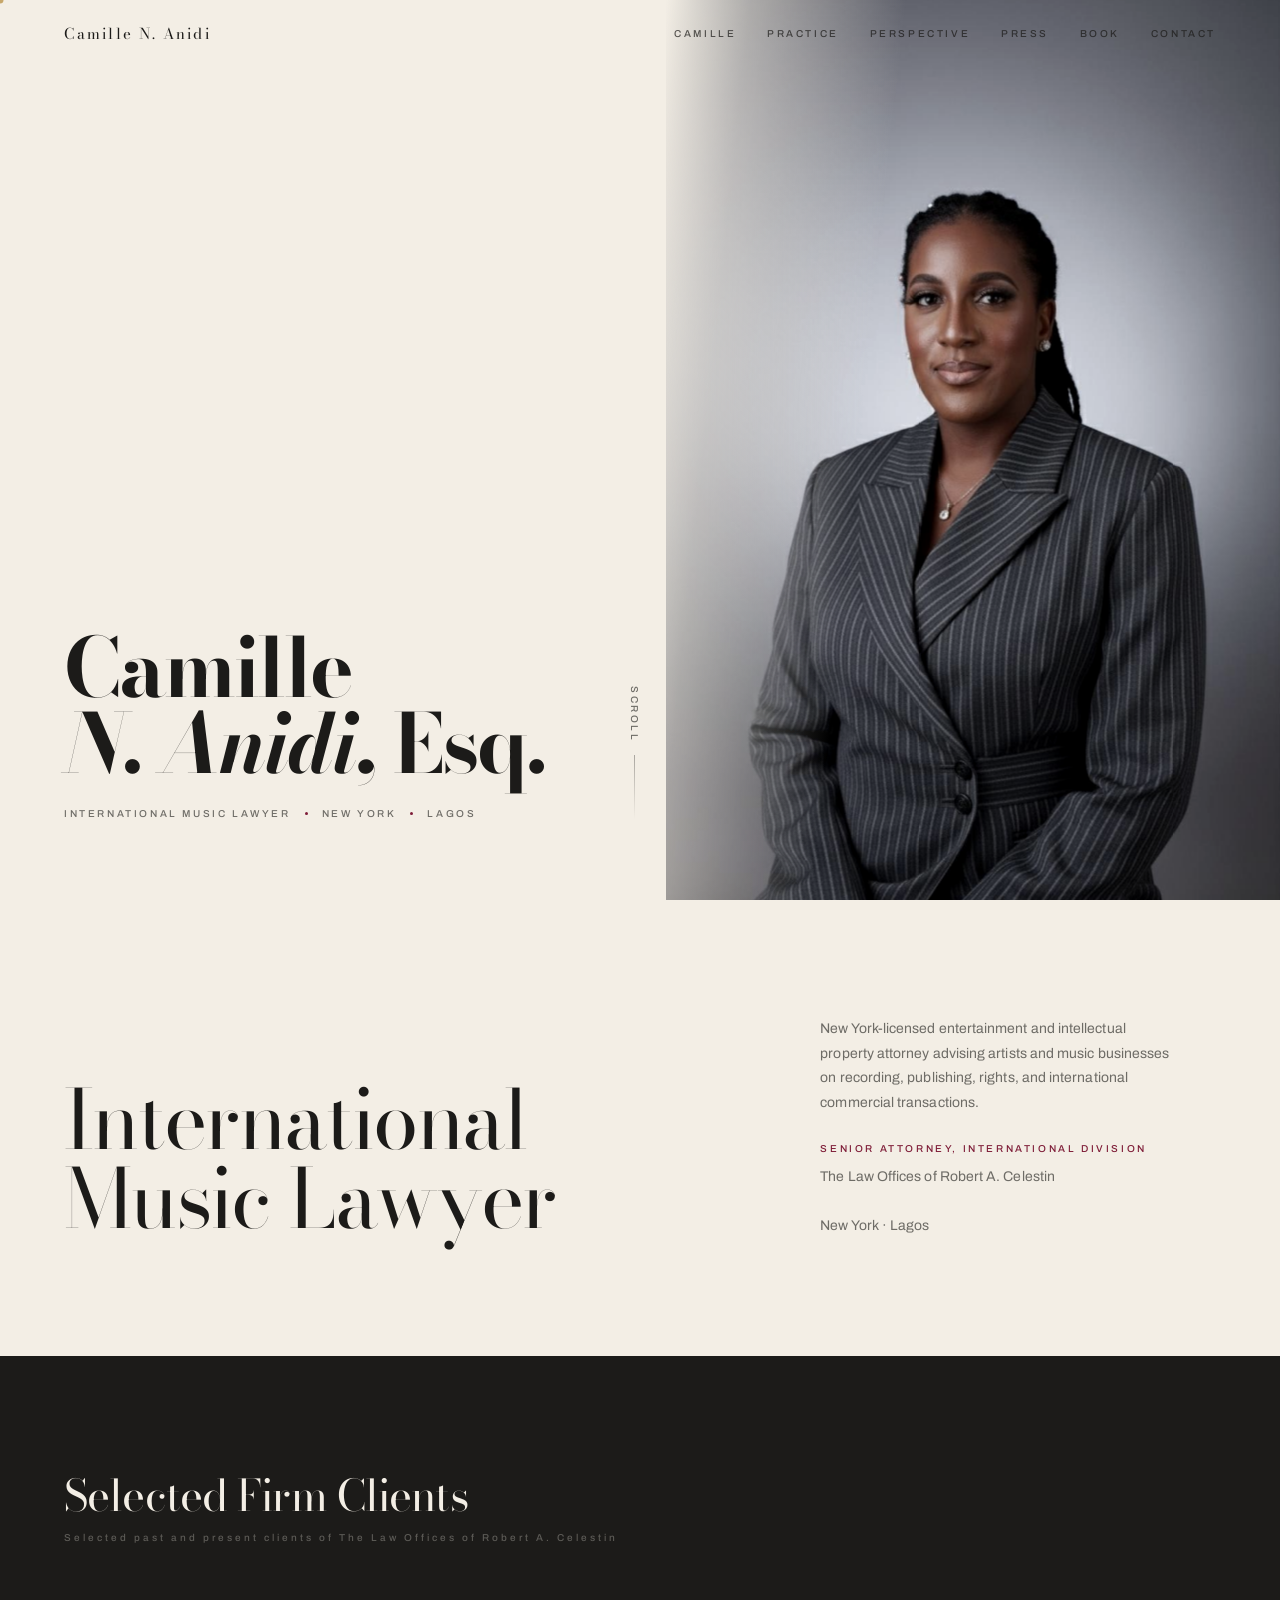
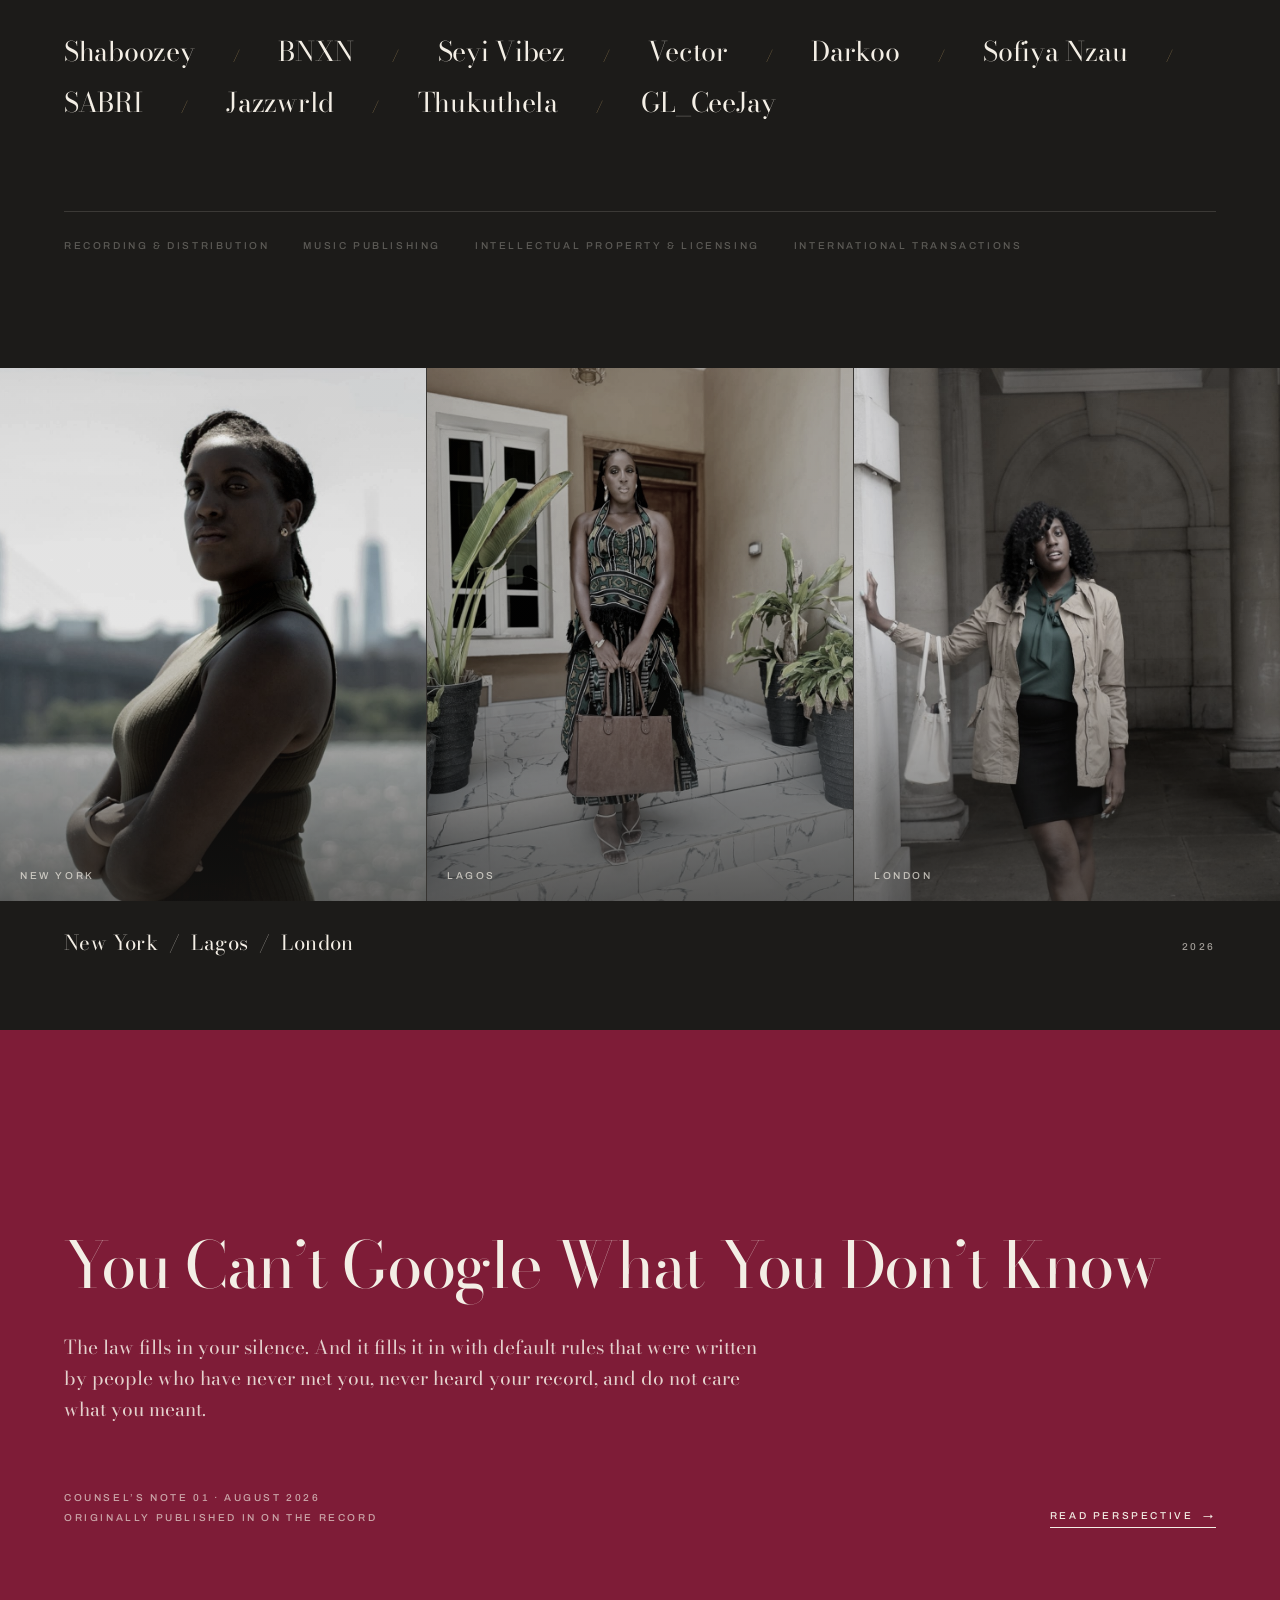
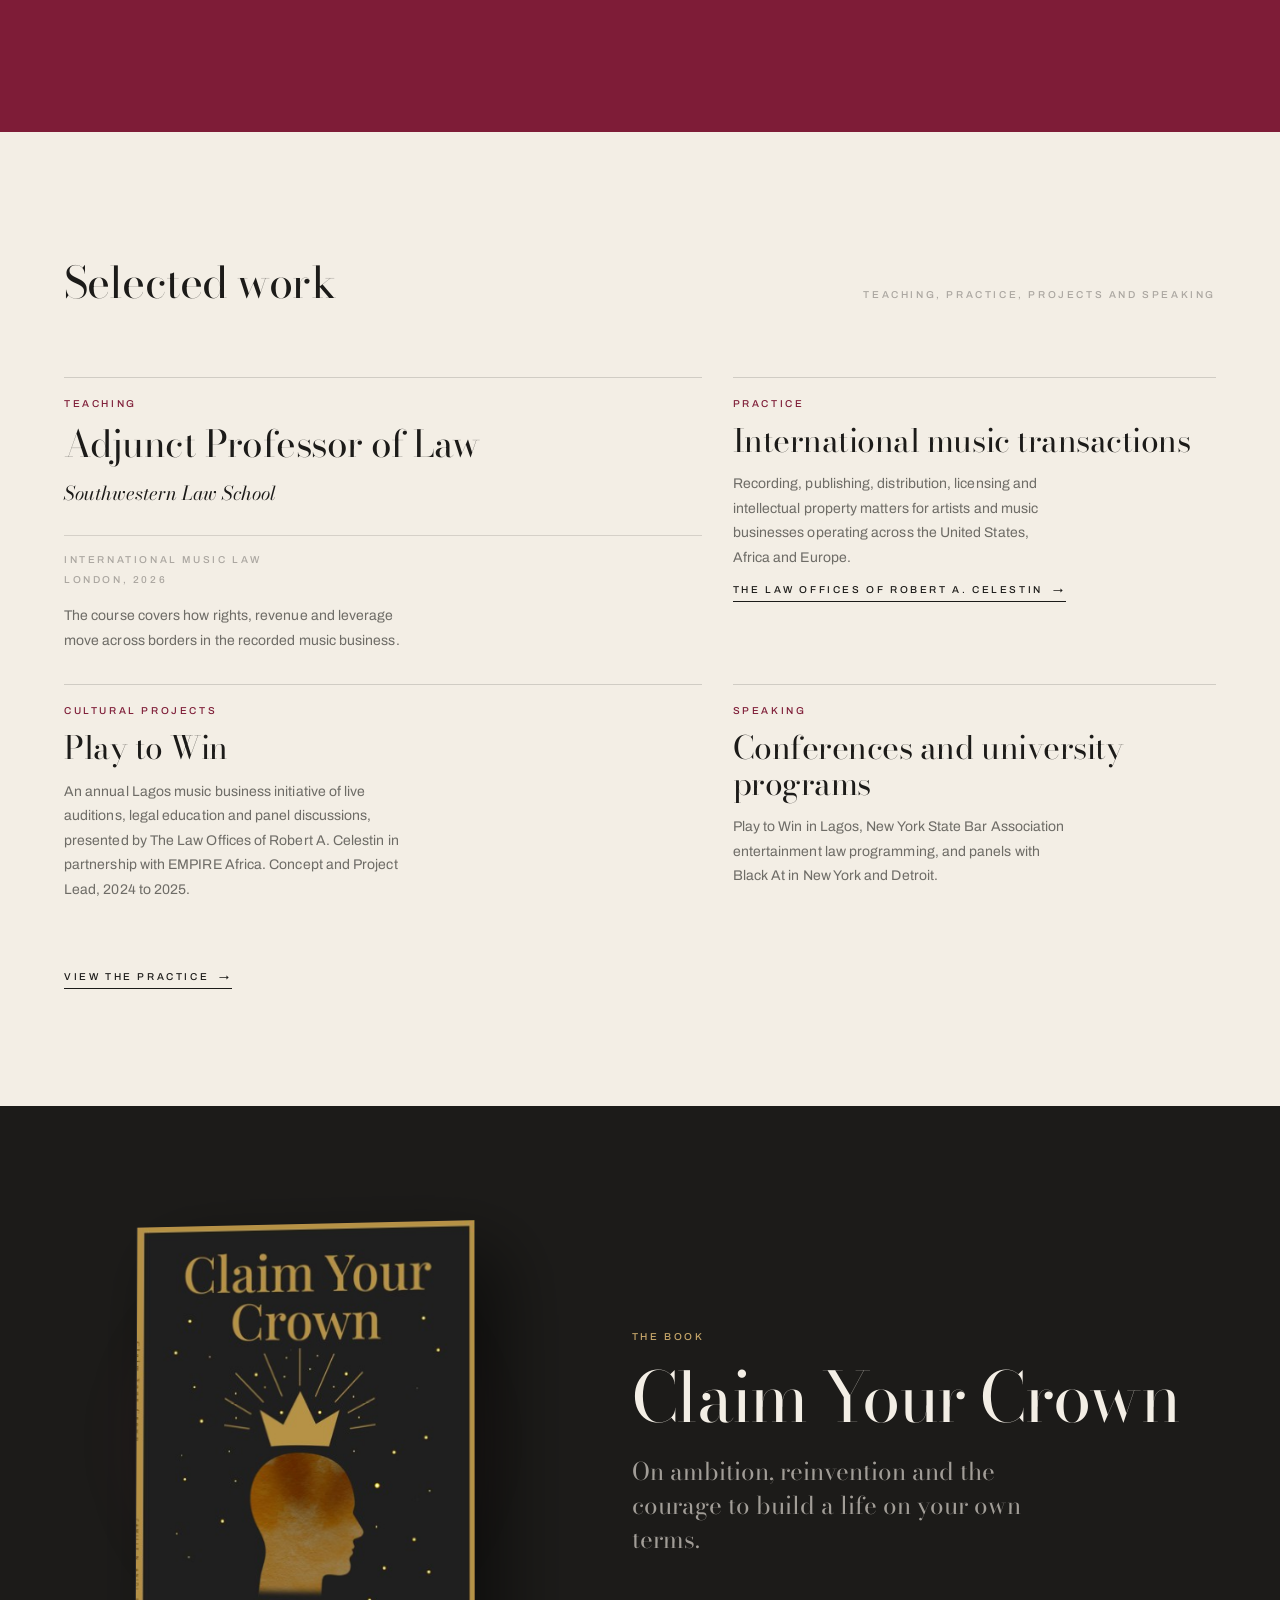
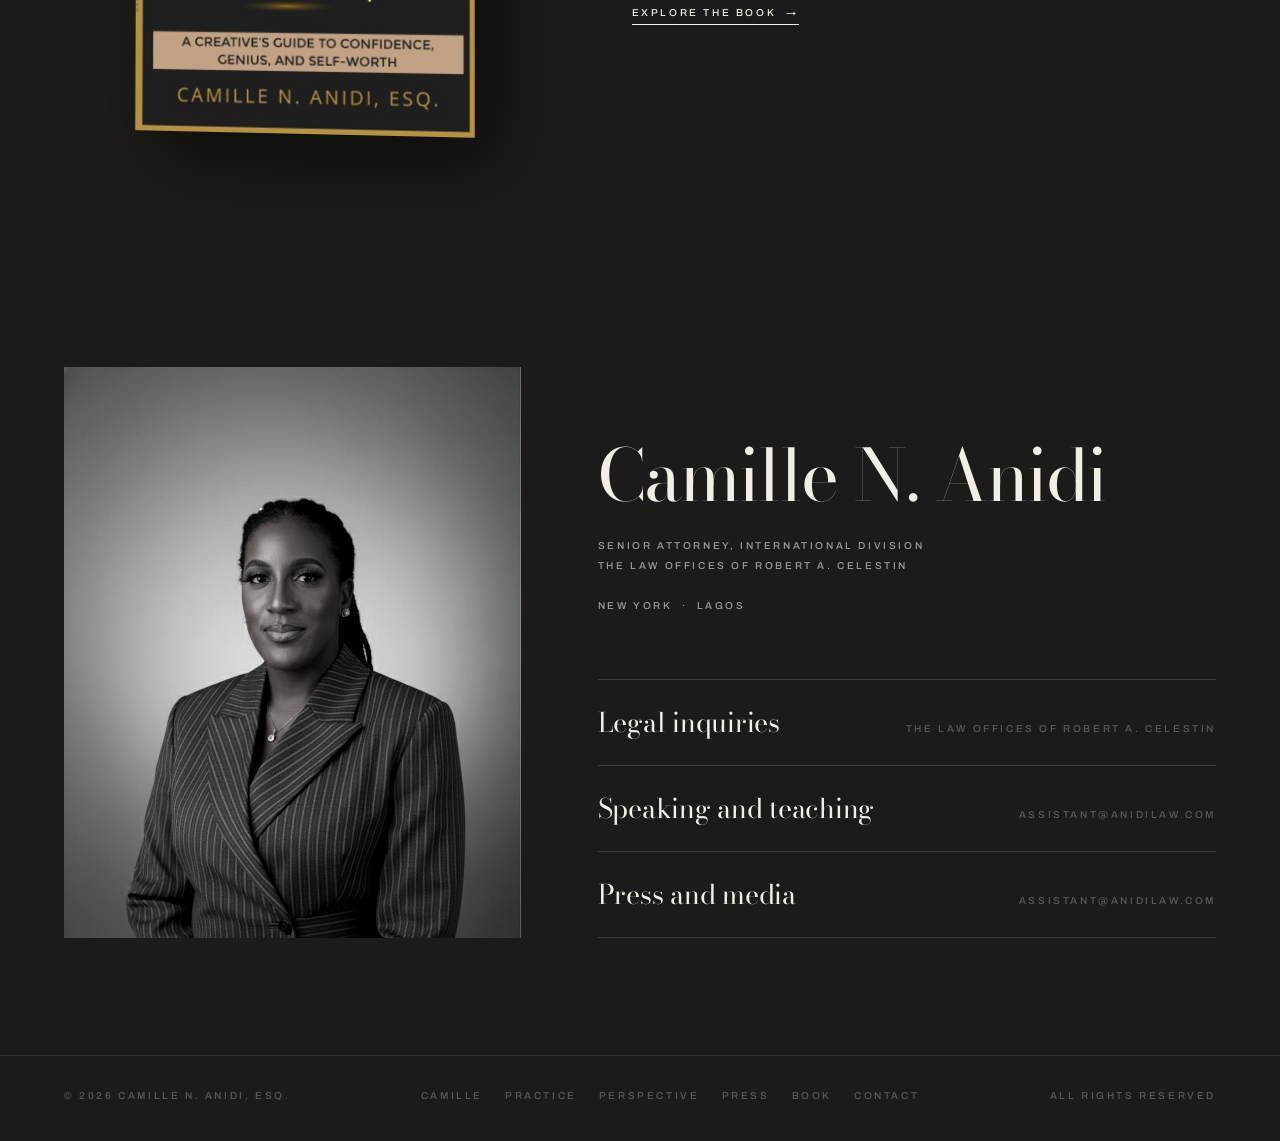
==== commit be338fd9: "Add files via upload" ====
--- a/index.html
+++ b/index.html
@@ -1,1328 +1,250 @@
 <!DOCTYPE html>
 <html lang="en">
 <head>
-  <meta charset="UTF-8" />
-  <meta name="viewport" content="width=device-width, initial-scale=1.0" />
-  <title>Camille N. Anidi, Esq. | International Music Lawyer</title>
-  <meta name="description" content="Camille N. Anidi, Esq. — 3x Billboard Top Music Lawyer. International entertainment and IP attorney bridging Lagos and New York. Representing BNXN, Seyi Vibez, Vector, and Shaboozey. Co-producer of Play to Win x EMPIRE." />
-  <meta name="keywords" content="Camille Anidi, music lawyer, entertainment attorney, Afrobeats lawyer, international music law, Lagos attorney, New York music lawyer, Billboard top music lawyer, Claim Your Crown book, creative entrepreneur book" />
-  <meta property="og:title" content="Camille N. Anidi, Esq. | International Music Lawyer" />
-  <meta property="og:description" content="3x Billboard Top Music Lawyer. Protecting artists, negotiating power, shaping the global Afrobeats economy." />
-  <meta property="og:type" content="website" />
-  <meta property="og:url" content="https://camilleanidi.com" />
-  <link rel="canonical" href="https://camilleanidi.com" />
-  <meta name="google-site-verification" content="Qj2fbUikdxLB2iBHgx79r6mKDJO0_273mGFvPHUksJQ" />
-
-  <link rel="preconnect" href="https://fonts.googleapis.com" />
-  <link rel="preconnect" href="https://fonts.gstatic.com" crossorigin />
-  <link href="https://fonts.googleapis.com/css2?family=Cormorant+Garamond:ital,wght@0,300;0,400;0,500;0,600;1,300;1,400&family=Cinzel:wght@400;500;600&family=DM+Sans:wght@300;400;500&display=swap" rel="stylesheet" />
-
-  <style>
-    *, *::before, *::after { box-sizing: border-box; margin: 0; padding: 0; }
-
-    :root {
-      --black: #0a0a0a;
-      --near-black: #111111;
-      --off-black: #1a1a1a;
-      --gold: #c9a84c;
-      --gold-light: #e2c47a;
-      --gold-dim: rgba(201,168,76,0.15);
-      --cream: #f5f0e8;
-      --cream-dim: rgba(245,240,232,0.07);
-      --white: #ffffff;
-      --text-muted: rgba(245,240,232,0.45);
-      --text-mid: rgba(245,240,232,0.7);
-    }
-
-    html { scroll-behavior: smooth; }
-
-    body {
-      background: var(--black);
-      color: var(--cream);
-      font-family: 'DM Sans', sans-serif;
-      font-weight: 300;
-      overflow-x: hidden;
-      cursor: none;
-    }
-
-    /* Custom cursor */
-    .cursor {
-      width: 10px; height: 10px;
-      background: var(--gold);
-      border-radius: 50%;
-      position: fixed;
-      top: 0; left: 0;
-      pointer-events: none;
-      z-index: 9999;
-      transition: transform 0.15s ease, opacity 0.15s ease;
-      transform: translate(-50%, -50%);
-    }
-    .cursor-ring {
-      width: 36px; height: 36px;
-      border: 1px solid rgba(201,168,76,0.5);
-      border-radius: 50%;
-      position: fixed;
-      top: 0; left: 0;
-      pointer-events: none;
-      z-index: 9998;
-      transition: transform 0.35s ease, opacity 0.2s ease;
-      transform: translate(-50%, -50%);
-    }
-
-    /* NAV */
-    nav {
-      position: fixed;
-      top: 0; left: 0; right: 0;
-      z-index: 100;
-      display: flex;
-      justify-content: space-between;
-      align-items: center;
-      padding: 28px 52px;
-      background: linear-gradient(to bottom, rgba(10,10,10,0.95), transparent);
-    }
-    .nav-logo {
-      font-family: 'Cinzel', serif;
-      font-size: 13px;
-      letter-spacing: 0.25em;
-      color: var(--gold);
-      text-decoration: none;
-    }
-    .nav-links {
-      display: flex;
-      gap: 40px;
-      list-style: none;
-    }
-    .nav-links a {
-      font-family: 'DM Sans', sans-serif;
-      font-size: 11px;
-      font-weight: 400;
-      letter-spacing: 0.2em;
-      text-transform: uppercase;
-      color: var(--text-mid);
-      text-decoration: none;
-      transition: color 0.3s;
-    }
-    .nav-links a:hover { color: var(--gold); }
-
-    /* HERO */
-    .hero {
-      position: relative;
-      min-height: 100vh;
-      display: flex;
-      align-items: flex-end;
-      padding: 0 52px 80px;
-      overflow: hidden;
-    }
-    .hero-bg {
-      position: absolute;
-      inset: 0;
-      background: 
-        radial-gradient(ellipse 60% 80% at 70% 40%, rgba(201,168,76,0.06) 0%, transparent 70%),
-        radial-gradient(ellipse 40% 60% at 20% 80%, rgba(201,168,76,0.04) 0%, transparent 60%),
-        var(--black);
-    }
-    .hero-grid {
-      position: absolute;
-      inset: 0;
-      background-image: 
-        linear-gradient(rgba(201,168,76,0.04) 1px, transparent 1px),
-        linear-gradient(90deg, rgba(201,168,76,0.04) 1px, transparent 1px);
-      background-size: 80px 80px;
-      mask-image: radial-gradient(ellipse 80% 80% at 50% 50%, black 30%, transparent 100%);
-    }
-    .hero-line {
-      position: absolute;
-      top: 0; right: 160px;
-      width: 1px;
-      height: 45%;
-      background: linear-gradient(to bottom, transparent, var(--gold), transparent);
-      opacity: 0.4;
-    }
-    .hero-content {
-      position: relative;
-      z-index: 2;
-      max-width: 900px;
-    }
-    .hero-eyebrow {
-      font-family: 'Cinzel', serif;
-      font-size: 10px;
-      letter-spacing: 0.4em;
-      text-transform: uppercase;
-      color: var(--gold);
-      margin-bottom: 28px;
-      opacity: 0;
-      animation: fadeUp 1s ease 0.3s forwards;
-    }
-    .hero-name {
-      font-family: 'Cormorant Garamond', serif;
-      font-size: clamp(60px, 10vw, 120px);
-      font-weight: 300;
-      line-height: 0.9;
-      letter-spacing: -0.02em;
-      color: var(--cream);
-      margin-bottom: 8px;
-      opacity: 0;
-      animation: fadeUp 1.1s ease 0.5s forwards;
-    }
-    .hero-name em {
-      font-style: italic;
-      color: var(--gold-light);
-    }
-    .hero-esq {
-      font-family: 'Cinzel', serif;
-      font-size: clamp(12px, 1.8vw, 18px);
-      letter-spacing: 0.5em;
-      color: var(--text-muted);
-      margin-bottom: 48px;
-      opacity: 0;
-      animation: fadeUp 1.1s ease 0.65s forwards;
-    }
-    .hero-tagline {
-      font-family: 'Cormorant Garamond', serif;
-      font-size: clamp(18px, 2.5vw, 28px);
-      font-weight: 300;
-      font-style: italic;
-      color: var(--text-mid);
-      line-height: 1.5;
-      max-width: 560px;
-      margin-bottom: 52px;
-      opacity: 0;
-      animation: fadeUp 1.1s ease 0.8s forwards;
-    }
-    .hero-ctas {
-      display: flex;
-      gap: 20px;
-      align-items: center;
-      opacity: 0;
-      animation: fadeUp 1.1s ease 1s forwards;
-    }
-    .btn-primary {
-      font-family: 'Cinzel', serif;
-      font-size: 10px;
-      letter-spacing: 0.3em;
-      text-transform: uppercase;
-      color: var(--black);
-      background: var(--gold);
-      padding: 16px 36px;
-      text-decoration: none;
-      transition: background 0.3s, transform 0.2s;
-    }
-    .btn-primary:hover {
-      background: var(--gold-light);
-      transform: translateY(-2px);
-    }
-    .btn-secondary {
-      font-family: 'Cinzel', serif;
-      font-size: 10px;
-      letter-spacing: 0.3em;
-      text-transform: uppercase;
-      color: var(--gold);
-      border: 1px solid rgba(201,168,76,0.4);
-      padding: 16px 36px;
-      text-decoration: none;
-      transition: border-color 0.3s, color 0.3s;
-    }
-    .btn-secondary:hover {
-      border-color: var(--gold);
-      color: var(--gold-light);
-    }
-    .hero-scroll {
-      position: absolute;
-      bottom: 40px;
-      right: 52px;
-      display: flex;
-      flex-direction: column;
-      align-items: center;
-      gap: 12px;
-      opacity: 0;
-      animation: fadeIn 1s ease 1.5s forwards;
-    }
-    .scroll-text {
-      font-size: 9px;
-      letter-spacing: 0.3em;
-      text-transform: uppercase;
-      color: var(--text-muted);
-      writing-mode: vertical-rl;
-    }
-    .scroll-line {
-      width: 1px;
-      height: 60px;
-      background: linear-gradient(to bottom, var(--gold), transparent);
-      animation: scrollPulse 2s ease-in-out infinite;
-    }
-
-    /* RECOGNITION STRIP */
-    .recognition {
-      border-top: 1px solid rgba(201,168,76,0.12);
-      border-bottom: 1px solid rgba(201,168,76,0.12);
-      padding: 24px 52px;
-      display: flex;
-      align-items: center;
-      gap: 0;
-      overflow: hidden;
-    }
-    .rec-label {
-      font-family: 'Cinzel', serif;
-      font-size: 9px;
-      letter-spacing: 0.35em;
-      text-transform: uppercase;
-      color: var(--gold);
-      white-space: nowrap;
-      padding-right: 48px;
-      border-right: 1px solid rgba(201,168,76,0.2);
-      flex-shrink: 0;
-    }
-    .rec-ticker {
-      display: flex;
-      gap: 72px;
-      padding-left: 48px;
-      animation: ticker 24s linear infinite;
-      white-space: nowrap;
-    }
-    .rec-ticker:hover { animation-play-state: paused; }
-    .rec-item {
-      font-family: 'Cormorant Garamond', serif;
-      font-size: 14px;
-      font-style: italic;
-      color: var(--text-mid);
-      flex-shrink: 0;
-    }
-    .rec-item span { color: var(--gold); font-style: normal; }
-
-    /* ABOUT */
-    .about {
-      padding: 140px 52px;
-      display: grid;
-      grid-template-columns: 1fr 1fr;
-      gap: 100px;
-      align-items: start;
-    }
-    .about-left { position: sticky; top: 120px; }
-    .section-label {
-      font-family: 'Cinzel', serif;
-      font-size: 9px;
-      letter-spacing: 0.4em;
-      text-transform: uppercase;
-      color: var(--gold);
-      margin-bottom: 24px;
-      display: flex;
-      align-items: center;
-      gap: 16px;
-    }
-    .section-label::before {
-      content: '';
-      display: block;
-      width: 40px;
-      height: 1px;
-      background: var(--gold);
-    }
-    .about-heading {
-      font-family: 'Cormorant Garamond', serif;
-      font-size: clamp(38px, 5vw, 64px);
-      font-weight: 300;
-      line-height: 1.05;
-      letter-spacing: -0.01em;
-      color: var(--cream);
-    }
-    .about-heading em { font-style: italic; color: var(--gold-light); }
-    .about-right { padding-top: 24px; }
-    .about-text {
-      font-size: 16px;
-      line-height: 1.9;
-      color: var(--text-mid);
-      margin-bottom: 32px;
-    }
-    .about-text strong { color: var(--cream); font-weight: 400; }
-    .stat-row {
-      display: grid;
-      grid-template-columns: 1fr 1fr;
-      gap: 1px;
-      margin-top: 56px;
-    }
-    .stat {
-      background: var(--cream-dim);
-      border: 1px solid rgba(201,168,76,0.08);
-      padding: 32px 28px;
-    }
-    .stat-num {
-      font-family: 'Cormorant Garamond', serif;
-      font-size: 52px;
-      font-weight: 300;
-      color: var(--gold);
-      line-height: 1;
-      margin-bottom: 8px;
-    }
-    .stat-label {
-      font-size: 10px;
-      letter-spacing: 0.15em;
-      text-transform: uppercase;
-      color: var(--text-muted);
-    }
-
-    /* PRACTICE */
-    .practice {
-      padding: 120px 52px;
-      background: var(--near-black);
-    }
-    .practice-header {
-      display: flex;
-      justify-content: space-between;
-      align-items: flex-end;
-      margin-bottom: 80px;
-    }
-    .practice-heading {
-      font-family: 'Cormorant Garamond', serif;
-      font-size: clamp(36px, 5vw, 60px);
-      font-weight: 300;
-      line-height: 1.05;
-      color: var(--cream);
-    }
-    .practice-heading em { font-style: italic; color: var(--gold-light); }
-    .practice-sub {
-      max-width: 320px;
-      font-size: 14px;
-      line-height: 1.7;
-      color: var(--text-muted);
-      text-align: right;
-    }
-    .practice-grid {
-      display: grid;
-      grid-template-columns: repeat(3, 1fr);
-      gap: 2px;
-    }
-    .practice-card {
-      background: var(--off-black);
-      padding: 52px 40px;
-      border-bottom: 2px solid transparent;
-      transition: border-color 0.3s, background 0.3s;
-      position: relative;
-      overflow: hidden;
-    }
-    .practice-card::before {
-      content: '';
-      position: absolute;
-      top: 0; left: 0; right: 0;
-      height: 1px;
-      background: linear-gradient(90deg, transparent, var(--gold), transparent);
-      opacity: 0;
-      transition: opacity 0.3s;
-    }
-    .practice-card:hover {
-      border-bottom-color: var(--gold);
-      background: #1f1f1f;
-    }
-    .practice-card:hover::before { opacity: 1; }
-    .card-num {
-      font-family: 'Cormorant Garamond', serif;
-      font-size: 64px;
-      font-weight: 300;
-      color: rgba(201,168,76,0.1);
-      line-height: 1;
-      margin-bottom: 24px;
-      transition: color 0.3s;
-    }
-    .practice-card:hover .card-num { color: rgba(201,168,76,0.2); }
-    .card-title {
-      font-family: 'Cinzel', serif;
-      font-size: 12px;
-      letter-spacing: 0.2em;
-      text-transform: uppercase;
-      color: var(--cream);
-      margin-bottom: 16px;
-    }
-    .card-text {
-      font-size: 14px;
-      line-height: 1.8;
-      color: var(--text-muted);
-    }
-
-    /* PRESS */
-    .press {
-      padding: 120px 52px;
-    }
-    .press-header { margin-bottom: 80px; }
-    .press-heading {
-      font-family: 'Cormorant Garamond', serif;
-      font-size: clamp(36px, 5vw, 60px);
-      font-weight: 300;
-      color: var(--cream);
-    }
-    .press-heading em { font-style: italic; color: var(--gold-light); }
-    .press-grid {
-      display: grid;
-      grid-template-columns: repeat(2, 1fr);
-      gap: 2px;
-    }
-    .press-item {
-      background: var(--cream-dim);
-      border: 1px solid rgba(201,168,76,0.08);
-      padding: 52px 48px;
-      position: relative;
-      transition: background 0.3s;
-    }
-    .press-item:hover { background: rgba(201,168,76,0.06); transform: translateY(-2px); transition: background 0.3s, transform 0.3s; }
-    .press-year {
-      font-family: 'Cinzel', serif;
-      font-size: 9px;
-      letter-spacing: 0.4em;
-      color: var(--gold);
-      margin-bottom: 20px;
-    }
-    .press-title {
-      font-family: 'Cormorant Garamond', serif;
-      font-size: 28px;
-      font-weight: 400;
-      line-height: 1.2;
-      color: var(--cream);
-      margin-bottom: 16px;
-    }
-    .press-source {
-      font-size: 12px;
-      letter-spacing: 0.1em;
-      color: var(--text-muted);
-    }
-    .press-item-featured {
-      grid-column: span 2;
-      display: grid;
-      grid-template-columns: 1fr 1fr;
-      gap: 0;
-    }
-    .press-featured-label {
-      background: var(--gold);
-      color: var(--black);
-      font-family: 'Cinzel', serif;
-      font-size: 9px;
-      letter-spacing: 0.3em;
-      padding: 8px 16px;
-      display: inline-block;
-      margin-bottom: 28px;
-    }
-    .press-featured-content { padding: 52px 48px; }
-    .press-featured-num {
-      font-family: 'Cormorant Garamond', serif;
-      font-size: 120px;
-      font-weight: 300;
-      color: rgba(201,168,76,0.08);
-      line-height: 1;
-      display: flex;
-      align-items: center;
-      justify-content: center;
-    }
-
-    /* SPEAKING */
-    .speaking {
-      padding: 120px 52px;
-      background: var(--near-black);
-    }
-    .speaking-inner {
-      display: grid;
-      grid-template-columns: 1fr 2fr;
-      gap: 100px;
-      align-items: start;
-    }
-    .speaking-left { position: sticky; top: 120px; }
-    .speaking-heading {
-      font-family: 'Cormorant Garamond', serif;
-      font-size: clamp(36px, 4vw, 56px);
-      font-weight: 300;
-      line-height: 1.05;
-      color: var(--cream);
-      margin-bottom: 28px;
-    }
-    .speaking-heading em { font-style: italic; color: var(--gold-light); }
-    .speaking-desc {
-      font-size: 14px;
-      line-height: 1.9;
-      color: var(--text-muted);
-      margin-bottom: 40px;
-    }
-    .speaking-topics { list-style: none; }
-    .speaking-topics li {
-      font-size: 13px;
-      color: var(--text-mid);
-      padding: 14px 0;
-      border-bottom: 1px solid rgba(201,168,76,0.08);
-      display: flex;
-      align-items: center;
-      gap: 12px;
-    }
-    .speaking-topics li::before {
-      content: '—';
-      color: var(--gold);
-      font-size: 10px;
-    }
-    .speaking-right {}
-    .event-item {
-      padding: 40px 0;
-      border-bottom: 1px solid rgba(245,240,232,0.06);
-      display: grid;
-      grid-template-columns: 80px 1fr;
-      gap: 32px;
-      align-items: start;
-      transition: padding-left 0.3s;
-    }
-    .event-item:hover { padding-left: 12px; }
-    .event-year {
-      font-family: 'Cinzel', serif;
-      font-size: 10px;
-      letter-spacing: 0.2em;
-      color: var(--gold);
-      padding-top: 4px;
-    }
-    .event-name {
-      font-family: 'Cormorant Garamond', serif;
-      font-size: 22px;
-      font-weight: 400;
-      color: var(--cream);
-      margin-bottom: 6px;
-    }
-    .event-details {
-      font-size: 13px;
-      color: var(--text-muted);
-    }
-
-    /* CONTACT */
-    .contact {
-      padding: 140px 52px;
-      position: relative;
-      overflow: hidden;
-    }
-    .contact-bg {
-      position: absolute;
-      inset: 0;
-      background: radial-gradient(ellipse 70% 70% at 50% 50%, rgba(201,168,76,0.04) 0%, transparent 70%);
-    }
-    .contact-inner {
-      position: relative;
-      z-index: 2;
-      max-width: 700px;
-      margin: 0 auto;
-      text-align: center;
-    }
-    .contact-heading {
-      font-family: 'Cormorant Garamond', serif;
-      font-size: clamp(44px, 7vw, 88px);
-      font-weight: 300;
-      line-height: 0.95;
-      color: var(--cream);
-      margin-bottom: 28px;
-    }
-    .contact-heading em { font-style: italic; color: var(--gold-light); }
-    .contact-sub {
-      font-family: 'Cormorant Garamond', serif;
-      font-size: 20px;
-      font-style: italic;
-      color: var(--text-muted);
-      margin-bottom: 48px;
-      line-height: 1.6;
-    }
-    .contact-links {
-      display: flex;
-      flex-direction: column;
-      gap: 0;
-      border: 1px solid rgba(201,168,76,0.15);
-      max-width: 480px;
-      margin: 0 auto 64px;
-    }
-    .contact-link {
-      display: flex;
-      align-items: center;
-      justify-content: space-between;
-      padding: 24px 36px;
-      text-decoration: none;
-      border-bottom: 1px solid rgba(201,168,76,0.08);
-      transition: background 0.3s;
-    }
-    .contact-link:last-child { border-bottom: none; }
-    .contact-link:hover { background: var(--gold-dim); }
-    .contact-link-label {
-      font-family: 'Cinzel', serif;
-      font-size: 10px;
-      letter-spacing: 0.25em;
-      text-transform: uppercase;
-      color: var(--text-mid);
-    }
-    .contact-link-val {
-      font-size: 13px;
-      color: var(--gold);
-    }
-    .contact-link-arrow {
-      color: var(--gold);
-      font-size: 18px;
-      transition: transform 0.3s;
-    }
-    .contact-link:hover .contact-link-arrow { transform: translateX(4px); }
-
-    /* FOOTER */
-    footer {
-      border-top: 1px solid rgba(201,168,76,0.1);
-      padding: 40px 52px;
-      display: flex;
-      justify-content: space-between;
-      align-items: center;
-    }
-    .footer-name {
-      font-family: 'Cinzel', serif;
-      font-size: 11px;
-      letter-spacing: 0.3em;
-      color: var(--gold);
-    }
-    .footer-copy {
-      font-size: 11px;
-      color: var(--text-muted);
-    }
-    .footer-links {
-      display: flex;
-      gap: 28px;
-    }
-    .footer-links a {
-      font-size: 10px;
-      letter-spacing: 0.15em;
-      text-transform: uppercase;
-      color: var(--text-muted);
-      text-decoration: none;
-      transition: color 0.3s;
-    }
-    .footer-links a:hover { color: var(--gold); }
-
-    /* ANIMATIONS */
-    @keyframes fadeUp {
-      from { opacity: 0; transform: translateY(30px); }
-      to { opacity: 1; transform: translateY(0); }
-    }
-    @keyframes fadeIn {
-      from { opacity: 0; }
-      to { opacity: 1; }
-    }
-    @keyframes ticker {
-      from { transform: translateX(0); }
-      to { transform: translateX(-50%); }
-    }
-    @keyframes scrollPulse {
-      0%, 100% { opacity: 0.4; transform: scaleY(1); }
-      50% { opacity: 1; transform: scaleY(1.1); }
-    }
-
-    /* REVEAL ON SCROLL */
-    .reveal {
-      opacity: 0;
-      transform: translateY(40px);
-      transition: opacity 0.9s ease, transform 0.9s ease;
-    }
-    .reveal.visible {
-      opacity: 1;
-      transform: translateY(0);
-    }
-    .reveal-delay-1 { transition-delay: 0.1s; }
-    .reveal-delay-2 { transition-delay: 0.2s; }
-    .reveal-delay-3 { transition-delay: 0.3s; }
-
-    /* RESPONSIVE */
-    @media (max-width: 900px) {
-      nav { padding: 24px 28px; }
-      .nav-links { display: none; }
-      .hero { padding: 0 28px 72px; }
-      .about { grid-template-columns: 1fr; padding: 80px 28px; gap: 52px; }
-      .about-left { position: static; }
-      .practice { padding: 80px 28px; }
-      .practice-header { flex-direction: column; gap: 20px; align-items: flex-start; }
-      .practice-sub { text-align: left; }
-      .practice-grid { grid-template-columns: 1fr; }
-      .press { padding: 80px 28px; }
-      .press-grid { grid-template-columns: 1fr; }
-      .press-item-featured { grid-column: span 1; grid-template-columns: 1fr; }
-      .press-featured-num { display: none; }
-      .speaking { padding: 80px 28px; }
-      .speaking-inner { grid-template-columns: 1fr; gap: 52px; }
-      .speaking-left { position: static; }
-      .contact { padding: 100px 28px; }
-      footer { flex-direction: column; gap: 20px; padding: 32px 28px; text-align: center; }
-      .footer-links { flex-wrap: wrap; justify-content: center; }
-      .recognition { padding: 20px 28px; }
-      .stat-row { grid-template-columns: 1fr 1fr; }
-    }
-
-    .hero-photo {
-      position: absolute;
-      right: 0;
-      bottom: 0;
-      height: 95%;
-      width: 45%;
-      object-fit: cover;
-      object-position: center top;
-      mask-image: linear-gradient(to left, rgba(0,0,0,0.9) 60%, transparent 100%),
-                  linear-gradient(to top, transparent 0%, black 15%);
-      -webkit-mask-image: linear-gradient(to left, rgba(0,0,0,0.85) 55%, transparent 100%);
-      mask-composite: intersect;
-      opacity: 0;
-      animation: fadeIn 1.4s ease 0.8s forwards;
-    }
-    .hero-photo-overlay {
-      position: absolute;
-      right: 0;
-      bottom: 0;
-      height: 95%;
-      width: 45%;
-      background: linear-gradient(to right, var(--black) 0%, transparent 30%),
-                  linear-gradient(to top, var(--black) 0%, transparent 20%);
-      z-index: 1;
-      pointer-events: none;
-    }
-    @media (max-width: 900px) {
-      .hero-photo {
-        width: 100%;
-        height: 60%;
-        top: 0;
-        opacity: 0.25;
-        mask-image: none;
-        -webkit-mask-image: none;
-      }
-      .hero-photo-overlay {
-        width: 100%;
-        height: 60%;
-        top: 0;
-        background: linear-gradient(to bottom, transparent 30%, var(--black) 100%);
-      }
-    }
-
-
-    /* BOOK SECTION */
-    .book {
-      padding: 120px 52px;
-      background: var(--near-black);
-      position: relative;
-      overflow: hidden;
-    }
-    .book-inner {
-      display: grid;
-      grid-template-columns: 1fr 1.4fr;
-      gap: 100px;
-      align-items: center;
-      max-width: 1200px;
-      margin: 0 auto;
-    }
-    .book-visual {
-      position: relative;
-      display: flex;
-      flex-direction: column;
-      gap: 24px;
-      align-items: flex-start;
-    }
-    .book-cover-container {
-      position: relative;
-      width: 100%;
-      max-width: 320px;
-    }
-    
-    .book-cover-title {
-      font-family: 'Cormorant Garamond', serif;
-      font-size: 42px;
-      font-weight: 300;
-      color: var(--gold);
-      line-height: 1;
-      text-align: center;
-      margin-bottom: 12px;
-    }
-    .book-cover-subtitle {
-      font-family: 'Cinzel', serif;
-      font-size: 9px;
-      letter-spacing: 0.25em;
-      color: var(--text-muted);
-      text-align: center;
-      text-transform: uppercase;
-      margin-bottom: 32px;
-    }
-    .book-cover-crown {
-      font-size: 48px;
-      margin-bottom: 24px;
-      filter: sepia(1) saturate(2) hue-rotate(10deg);
-    }
-    .book-cover-author {
-      font-family: 'Cinzel', serif;
-      font-size: 9px;
-      letter-spacing: 0.3em;
-      color: var(--text-mid);
-      text-transform: uppercase;
-      position: absolute;
-      bottom: 32px;
-    }
-    .book-spine {
-      position: absolute;
-      left: -12px;
-      top: 0;
-      width: 12px;
-      height: 100%;
-      background: linear-gradient(to right, #0a0a0a, #1a1a1a);
-      border-left: 1px solid rgba(201,168,76,0.15);
-      transform: perspective(800px) rotateY(-4deg);
-    }
-    .book-endorsement {
-      background: rgba(201,168,76,0.06);
-      border-left: 2px solid var(--gold);
-      padding: 16px 20px;
-      max-width: 320px;
-    }
-    .endorsement-text {
-      font-family: 'Cormorant Garamond', serif;
-      font-size: 15px;
-      font-style: italic;
-      color: var(--text-mid);
-      line-height: 1.7;
-      margin-bottom: 8px;
-    }
-    .endorsement-attr {
-      font-family: 'Cinzel', serif;
-      font-size: 9px;
-      letter-spacing: 0.2em;
-      color: var(--gold);
-    }
-    .book-content { }
-    .book-heading {
-      font-family: 'Cormorant Garamond', serif;
-      font-size: clamp(36px, 4.5vw, 60px);
-      font-weight: 300;
-      line-height: 1.05;
-      color: var(--cream);
-      margin-bottom: 24px;
-    }
-    .book-heading em { font-style: italic; color: var(--gold-light); }
-    .book-desc {
-      font-size: 16px;
-      line-height: 1.9;
-      color: var(--text-mid);
-      margin-bottom: 20px;
-    }
-    .book-desc strong { color: var(--cream); font-weight: 400; }
-    .book-tagline {
-      font-family: 'Cormorant Garamond', serif;
-      font-size: 20px;
-      font-style: italic;
-      color: var(--gold-light);
-      margin-bottom: 40px;
-      line-height: 1.5;
-    }
-    .book-ctas {
-      display: flex;
-      flex-direction: column;
-      gap: 2px;
-      max-width: 420px;
-    }
-    .book-cta-link {
-      display: flex;
-      align-items: center;
-      justify-content: space-between;
-      padding: 18px 28px;
-      text-decoration: none;
-      border: 1px solid rgba(201,168,76,0.12);
-      transition: background 0.3s, border-color 0.3s;
-    }
-    .book-cta-link:hover {
-      background: var(--gold-dim);
-      border-color: rgba(201,168,76,0.3);
-    }
-    .book-cta-label {
-      font-family: 'Cinzel', serif;
-      font-size: 9px;
-      letter-spacing: 0.25em;
-      text-transform: uppercase;
-      color: var(--text-muted);
-    }
-    .book-cta-store {
-      font-size: 13px;
-      color: var(--gold);
-    }
-    .book-cta-arrow {
-      color: var(--gold);
-      font-size: 16px;
-      transition: transform 0.3s;
-    }
-    .book-cta-link:hover .book-cta-arrow { transform: translateX(4px); }
-    .workbook-badge {
-      display: inline-block;
-      background: rgba(201,168,76,0.1);
-      border: 1px solid rgba(201,168,76,0.25);
-      padding: 8px 20px;
-      font-family: 'Cinzel', serif;
-      font-size: 9px;
-      letter-spacing: 0.25em;
-      color: var(--gold);
-      margin-bottom: 28px;
-    }
-    @media (max-width: 900px) {
-      .book { padding: 80px 28px; }
-      .book-inner { grid-template-columns: 1fr; gap: 52px; }
-      .book-cover-container { max-width: 220px; }
-      .book-cover-mock { transform: none; }
-      .book-cover-mock:hover { transform: none; }
-    }
-
-
-    .book-cover-img {
-      width: 100%;
-      max-width: 320px;
-      display: block;
-      box-shadow: 20px 20px 60px rgba(0,0,0,0.7), -4px 0 12px rgba(201,168,76,0.1);
-      transform: perspective(800px) rotateY(-4deg);
-      transition: transform 0.4s ease;
-      border: 1px solid rgba(201,168,76,0.15);
-    }
-    .book-cover-img:hover {
-      transform: perspective(800px) rotateY(0deg);
-    }
-    @media (max-width: 900px) {
-      .book-cover-img { transform: none; max-width: 200px; }
-      .book-cover-img:hover { transform: none; }
-    }
-
-  </style>
+<meta charset="UTF-8" />
+<meta name="viewport" content="width=device-width, initial-scale=1.0" />
+<title>Camille N. Anidi, Esq.</title>
+<meta name="description" content="Camille N. Anidi, Esq. International Music Lawyer. New York-licensed entertainment and intellectual property attorney advising artists and music businesses on recording, publishing, rights, and international commercial transactions. Senior Attorney, International Division, The Law Offices of Robert A. Celestin. New York and Lagos." />
+<meta property="og:title" content="Camille N. Anidi, Esq." />
+<meta property="og:description" content="International Music Lawyer. New York-licensed entertainment and intellectual property attorney advising artists and music businesses on recording, publishing, rights, and international commercial transactions." />
+<meta property="og:type" content="website" />
+<meta property="og:url" content="https://camilleanidi.com" />
+<link rel="canonical" href="https://camilleanidi.com" />
+<meta name="google-site-verification" content="Qj2fbUikdxLB2iBHgx79r6mKDJO0_273mGFvPHUksJQ" />
+
+<link rel="preconnect" href="https://fonts.googleapis.com" />
+<link rel="preconnect" href="https://fonts.gstatic.com" crossorigin />
+<link href="https://fonts.googleapis.com/css2?family=Bodoni+Moda:ital,opsz,wght@0,6..96,400;0,6..96,500;1,6..96,400&family=Archivo:wght@400;500;600&display=swap" rel="stylesheet" />
+
+<script type="application/ld+json">
+{
+  "@context": "https://schema.org",
+  "@type": "Person",
+  "name": "Camille N. Anidi",
+  "honorificSuffix": "Esq.",
+  "jobTitle": "Senior Attorney, International Division",
+  "worksFor": { "@type": "Organization", "name": "The Law Offices of Robert A. Celestin" },
+  "description": "International Music Lawyer. New York-licensed entertainment and intellectual property attorney advising artists and music businesses on recording, publishing, rights, and international commercial transactions.",
+  "url": "https://camilleanidi.com",
+  "sameAs": [
+    "https://linkedin.com/in/camilleanidi",
+    "https://youtube.com/channel/UCbAfQwIsWBjSfywN29WVOYg"
+  ]
+}
+</script>
+
+<script>if('IntersectionObserver' in window){document.documentElement.classList.add('js');}</script>
+<link rel="icon" href="favicon.svg" type="image/svg+xml" />
+<link rel="stylesheet" href="assets/site.css" />
 </head>
 <body>
 
-  <div class="cursor" id="cursor"></div>
-  <div class="cursor-ring" id="cursorRing"></div>
-
-  <!-- NAV -->
-  <nav>
-    <a href="#" class="nav-logo">Camille N. Anidi</a>
-    <ul class="nav-links">
-      <li><a href="#about">About</a></li>
-      <li><a href="#book">Book</a></li>
-      <li><a href="#practice">Practice</a></li>
-      <li><a href="#press">Press</a></li>
-      <li><a href="#speaking">Speaking</a></li>
-      <li><a href="#contact">Contact</a></li>
-    </ul>
-  </nav>
-
-  <!-- HERO -->
-  <section class="hero" id="home">
-    <div class="hero-bg"></div>
-    <div class="hero-grid"></div>
-    <div class="hero-line"></div>
-    <img class="hero-photo" src="[data-uri]